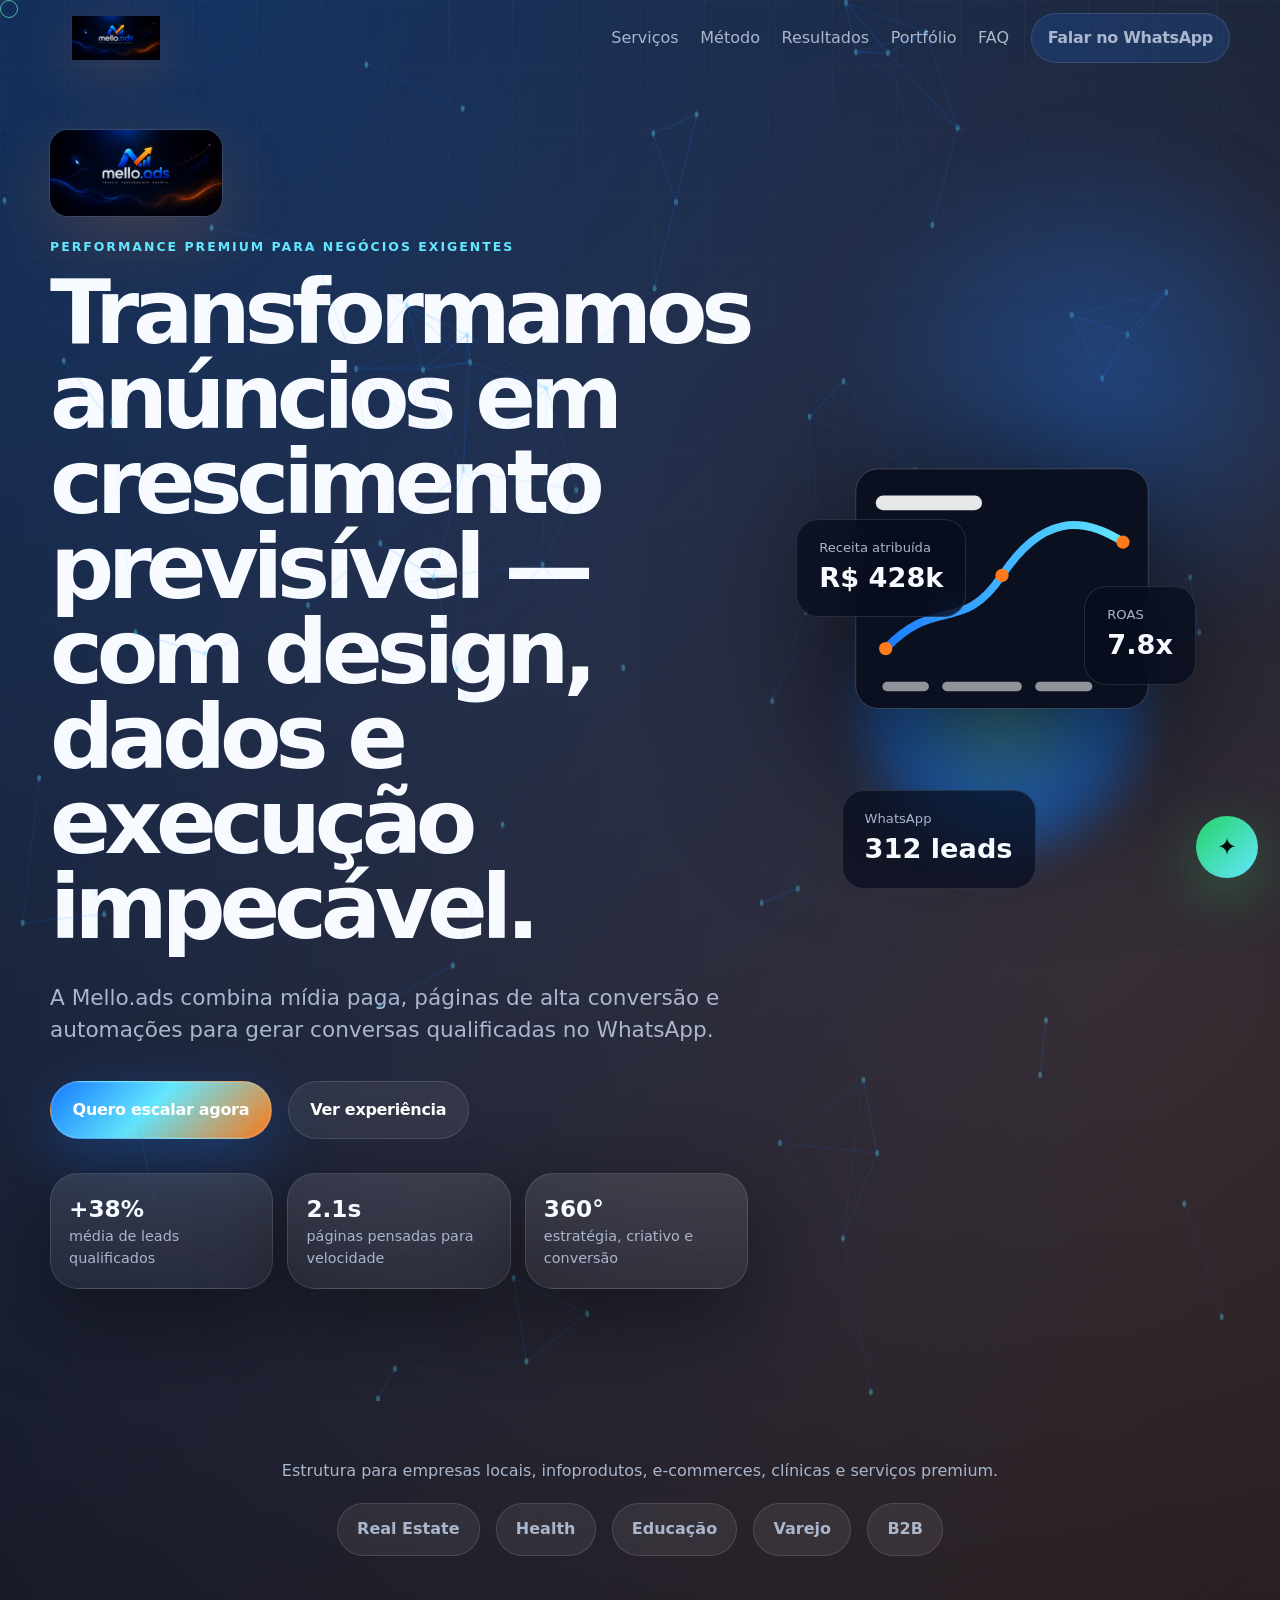
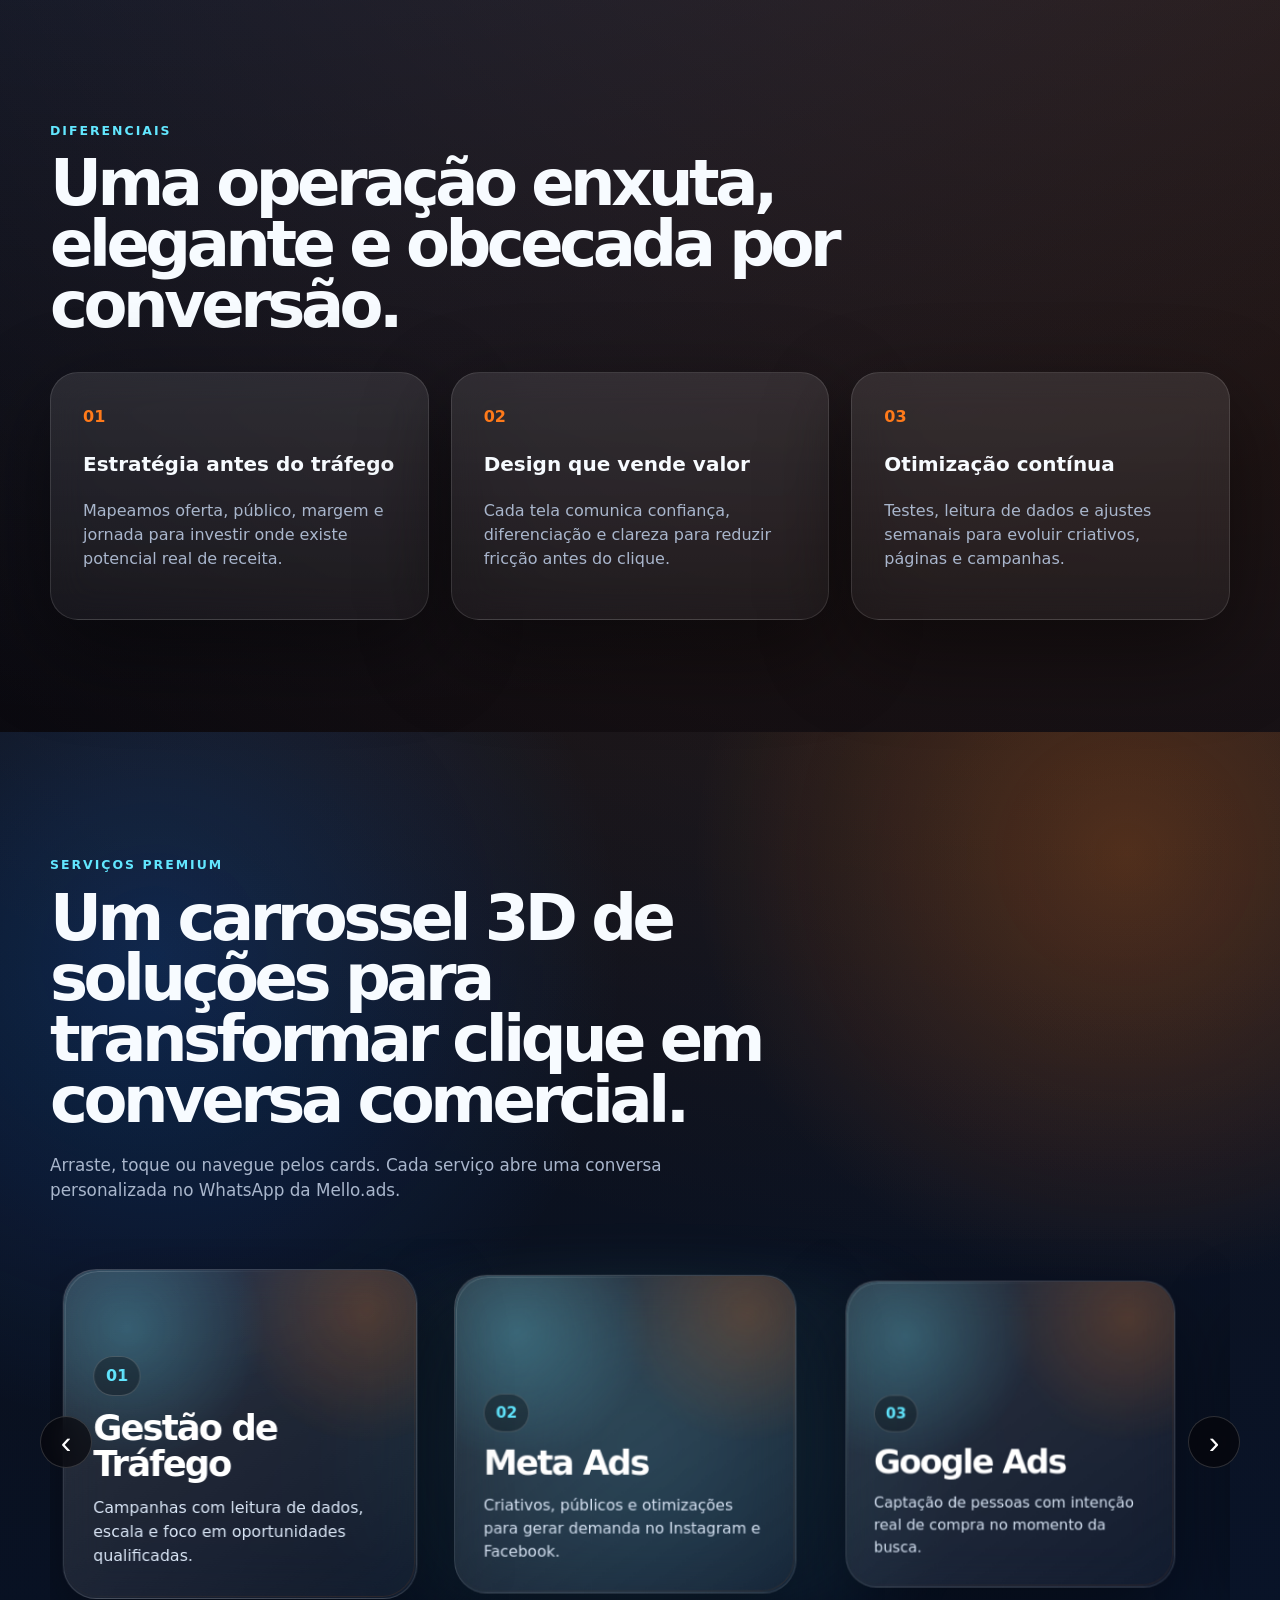
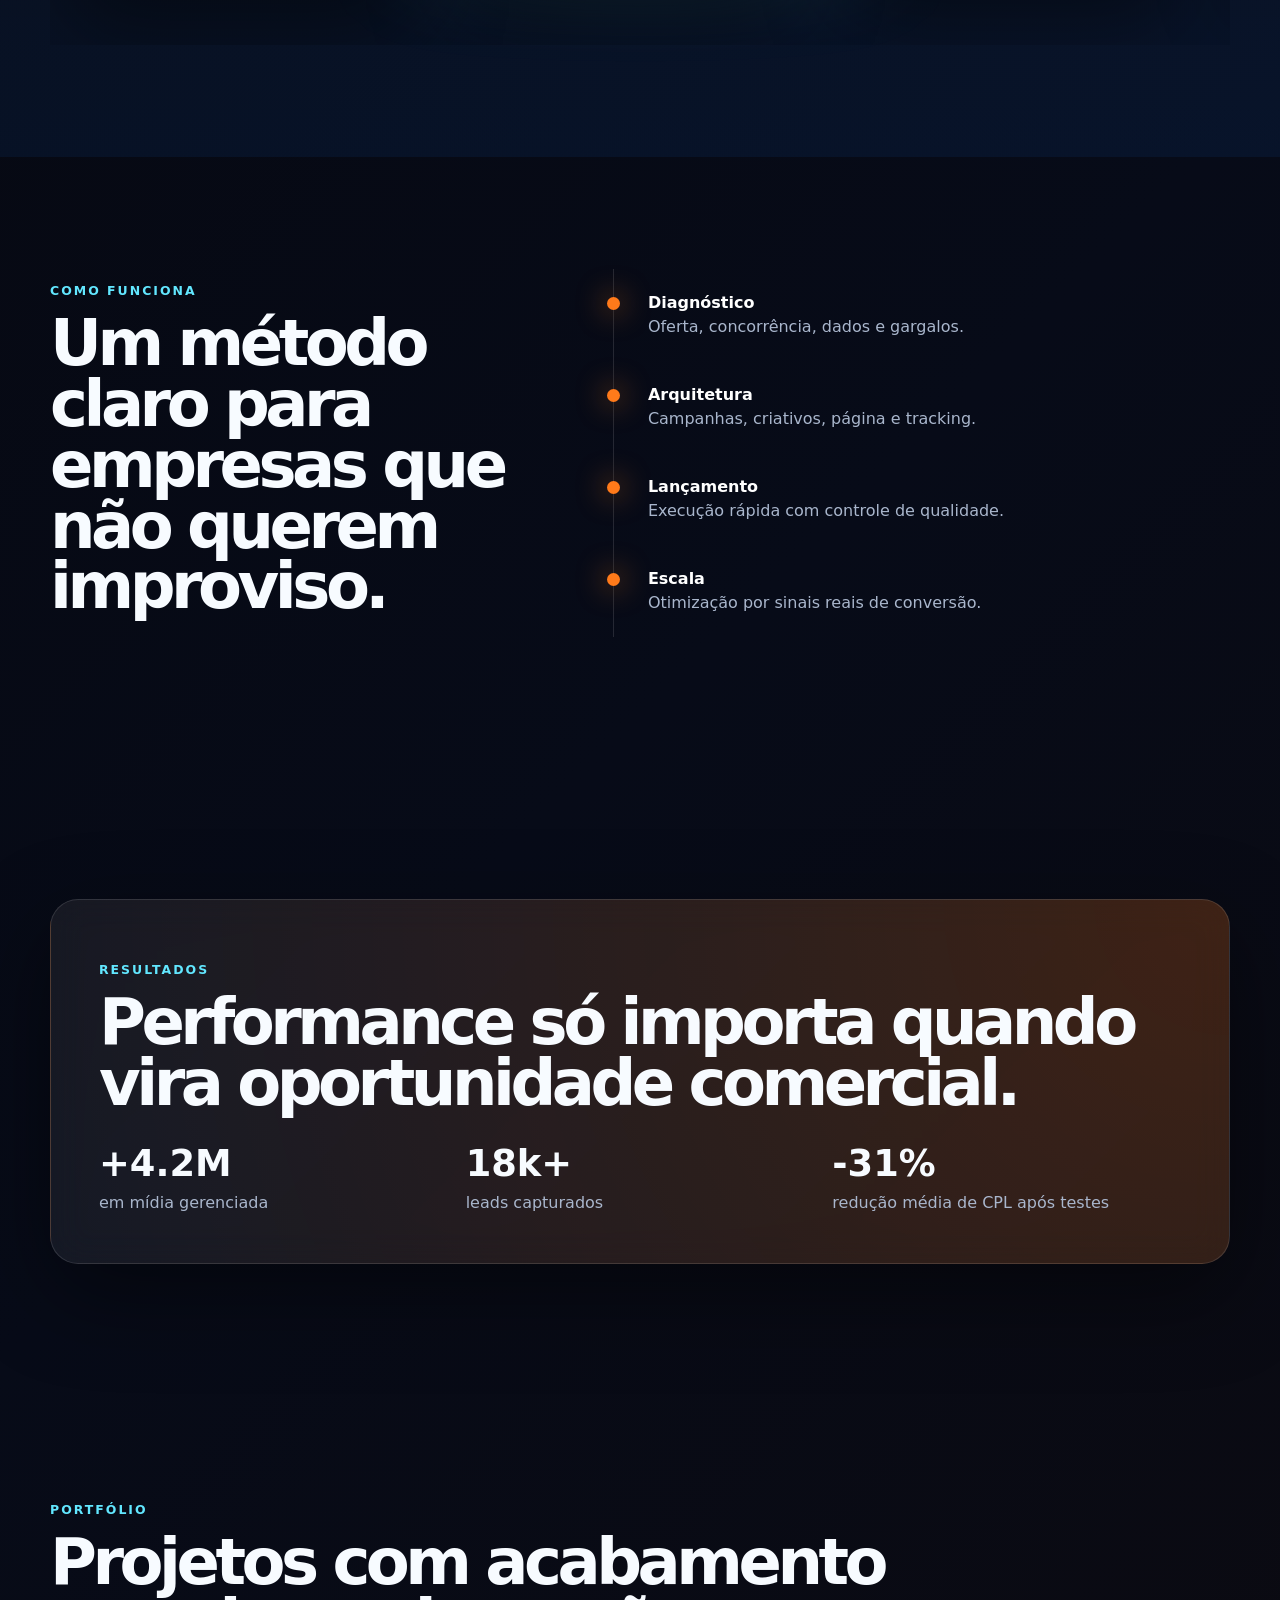
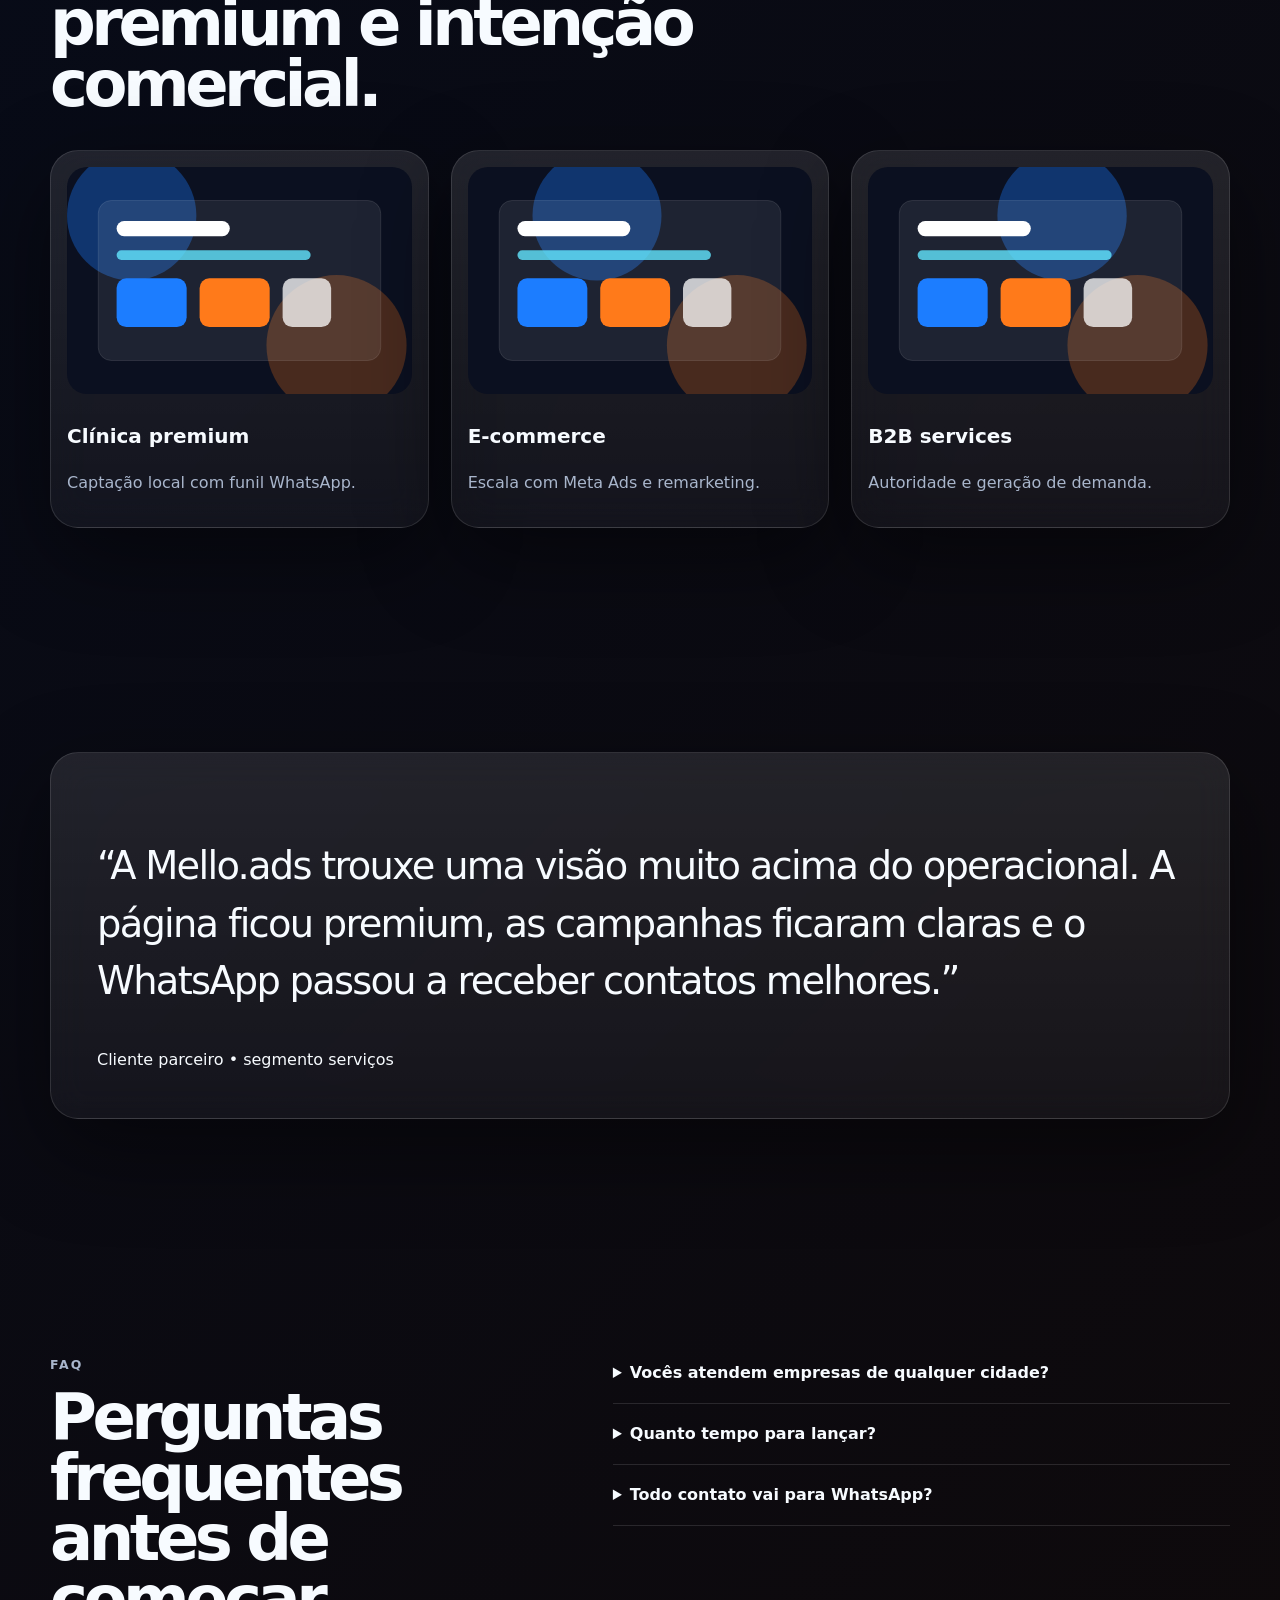
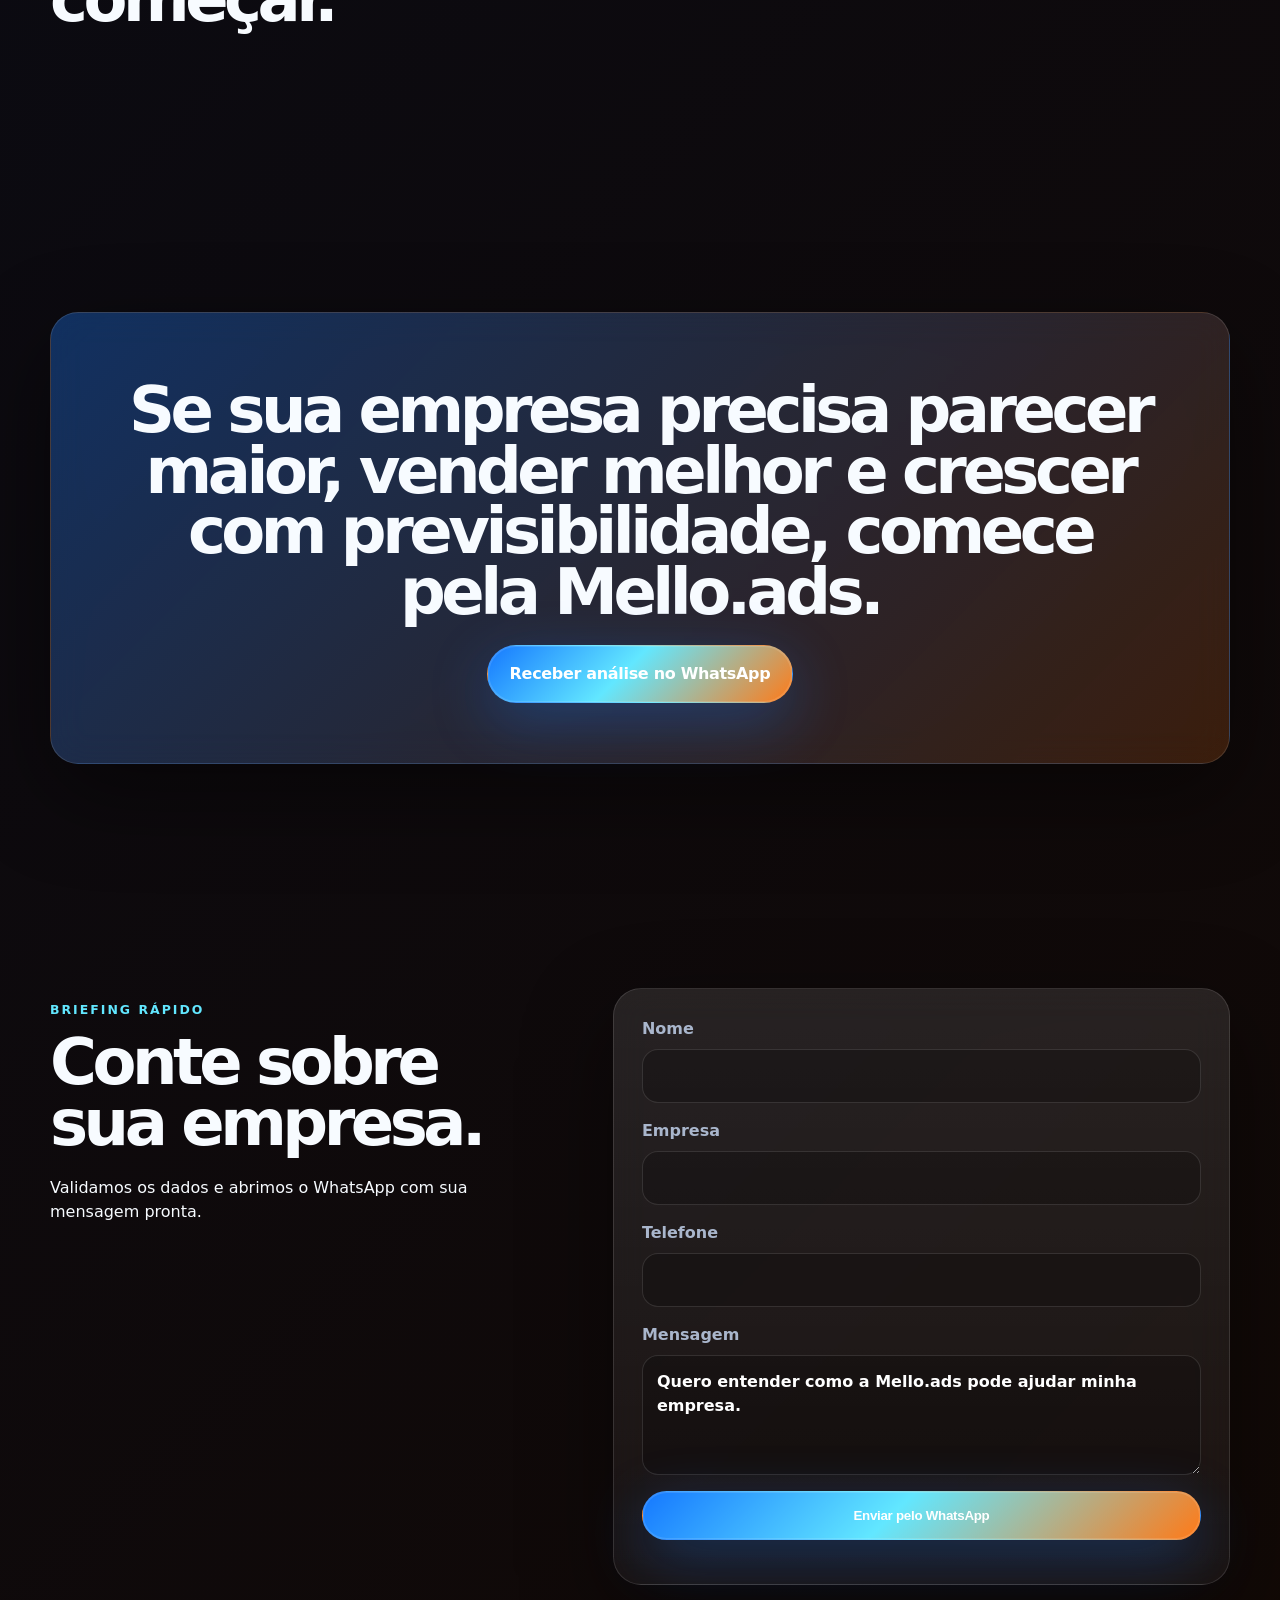
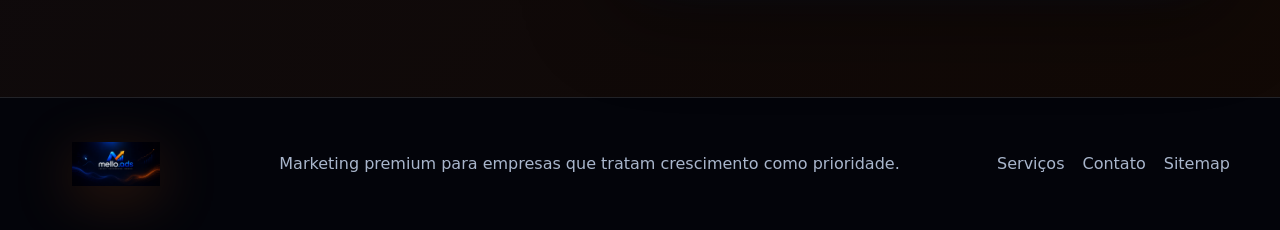
==== index.html @ 3a15c294 "Use official logo and add premium services carousel" ====
<!doctype html>
<html lang="pt-BR">
<head>
  <meta charset="utf-8">
  <meta name="viewport" content="width=device-width, initial-scale=1">
  <title>Mello.ads | Agência premium de tráfego, sites e crescimento</title>
  <meta name="description" content="Mello.ads cria campanhas de Meta Ads, Google Ads, landing pages e automações para empresas que querem crescer com sofisticação, dados e alta performance.">
  <meta name="robots" content="index, follow">
  <meta name="theme-color" content="#05070d">
  <link rel="canonical" href="https://melloads.com.br/">
  <link rel="manifest" href="/manifest.json">
  <link rel="icon" href="/logo-mello_ads-png.jpeg" type="image/jpeg">
  <link rel="apple-touch-icon" href="/logo-mello_ads-png.jpeg">
  <link rel="preload" href="/style.css" as="style">
  <meta property="og:type" content="website">
  <meta property="og:url" content="https://melloads.com.br/">
  <meta property="og:title" content="Mello.ads | Crescimento premium para empresas ambiciosas">
  <meta property="og:description" content="Estratégia, mídia paga, páginas e automações desenhadas para transformar tráfego em conversas qualificadas no WhatsApp.">
  <meta property="og:image" content="https://melloads.com.br/logo-mello_ads-png.jpeg">
  <meta name="twitter:card" content="summary_large_image">
  <meta name="twitter:title" content="Mello.ads | Agência premium de performance">
  <meta name="twitter:description" content="Marketing com tecnologia, design e execução orientada a receita.">
  <meta name="twitter:image" content="https://melloads.com.br/logo-mello_ads-png.jpeg">
  <link rel="stylesheet" href="/style.css">
  <script type="application/ld+json">
  {"@context":"https://schema.org","@type":"ProfessionalService","name":"Mello.ads","url":"https://melloads.com.br/","logo":"https://melloads.com.br/logo-mello_ads-png.jpeg","description":"Agência premium de tráfego pago, sites, landing pages, social media e automação.","areaServed":"BR","priceRange":"$$$","sameAs":["https://www.instagram.com/mello.ads"],"contactPoint":{"@type":"ContactPoint","contactType":"sales","telephone":"+55-71-98380-1169","availableLanguage":"Portuguese"},"serviceType":["Gestão de Tráfego","Meta Ads","Google Ads","Landing Pages","Sites Profissionais","Social Media","Branding","Consultoria","Automação"]}
  </script>
</head>
<body>
  <a class="skip-link" href="#conteudo">Pular para o conteúdo</a>
  <div class="cursor" aria-hidden="true"></div>
  <header class="site-header" data-header>
    <nav class="nav" aria-label="Navegação principal">
      <a class="brand brand-logo" href="#topo" aria-label="Mello.ads início"><img src="/logo-mello_ads-png.jpeg" width="132" height="44" alt="Logo oficial Mello.ads"><span>Mello</span><strong>.ads</strong></a>
      <button class="nav-toggle" aria-expanded="false" aria-controls="menu"><span></span><span></span></button>
      <div class="nav-menu" id="menu">
        <a href="#servicos">Serviços</a><a href="#metodo">Método</a><a href="#resultados">Resultados</a><a href="#portfolio">Portfólio</a><a href="#faq">FAQ</a>
        <a class="btn btn-small" data-whatsapp data-whatsapp-intent="nav" href="https://wa.me/5571983801169" target="_blank" rel="noopener">Falar no WhatsApp</a>
      </div>
    </nav>
  </header>
  <main id="conteudo">
    <section class="hero section" id="topo">
      <canvas id="network" aria-hidden="true"></canvas>
      <div class="hero-glow" aria-hidden="true"></div>
      <div class="container hero-grid">
        <div class="hero-copy reveal">
          <img class="hero-brand-mark" src="/logo-mello_ads-png.jpeg" width="172" height="58" alt="Mello.ads" fetchpriority="high">
          <p class="eyebrow">Performance premium para negócios exigentes</p>
          <h1>Transformamos anúncios em crescimento previsível — com design, dados e execução impecável.</h1>
          <p class="subhead">A Mello.ads combina mídia paga, páginas de alta conversão e automações para gerar conversas qualificadas no WhatsApp.</p>
          <div class="hero-actions"><a class="btn btn-primary" data-whatsapp data-whatsapp-intent="hero" href="https://wa.me/5571983801169" target="_blank" rel="noopener">Quero escalar agora</a><a class="btn btn-ghost" data-whatsapp data-whatsapp-intent="portfolio" href="https://wa.me/5571983801169" target="_blank" rel="noopener">Ver experiência</a></div>
          <dl class="hero-metrics"><div><dt>+38%</dt><dd>média de leads qualificados</dd></div><div><dt>2.1s</dt><dd>páginas pensadas para velocidade</dd></div><div><dt>360°</dt><dd>estratégia, criativo e conversão</dd></div></dl>
        </div>
        <div class="hero-visual reveal" aria-label="Dashboard 3D tecnológico da Mello.ads">
          <div class="orb"></div><div class="dashboard-card main-card"><span>Receita atribuída</span><strong>R$ 428k</strong><i></i></div>
          <div class="dashboard-card float-a"><span>ROAS</span><strong>7.8x</strong></div><div class="dashboard-card float-b"><span>WhatsApp</span><strong>312 leads</strong></div>
          <img src="/assets/images/hero-visual.svg" width="620" height="520" alt="Interface futurista com gráficos de crescimento" fetchpriority="high">
        </div>
      </div>
    </section>
    <section class="logos section compact"><div class="container"><p>Estrutura para empresas locais, infoprodutos, e-commerces, clínicas e serviços premium.</p><div class="logo-row" aria-label="Segmentos atendidos"><span>Real Estate</span><span>Health</span><span>Educação</span><span>Varejo</span><span>B2B</span></div></div></section>
    <section class="section" id="diferenciais"><div class="container"><div class="section-head reveal"><p class="eyebrow">Diferenciais</p><h2>Uma operação enxuta, elegante e obcecada por conversão.</h2></div><div class="cards three"> <article class="card reveal"><b>01</b><h3>Estratégia antes do tráfego</h3><p>Mapeamos oferta, público, margem e jornada para investir onde existe potencial real de receita.</p></article><article class="card reveal"><b>02</b><h3>Design que vende valor</h3><p>Cada tela comunica confiança, diferenciação e clareza para reduzir fricção antes do clique.</p></article><article class="card reveal"><b>03</b><h3>Otimização contínua</h3><p>Testes, leitura de dados e ajustes semanais para evoluir criativos, páginas e campanhas.</p></article></div></div></section>
    <section class="section dark services-premium" id="servicos"><div class="container"><div class="section-head reveal"><p class="eyebrow">Serviços premium</p><h2>Um carrossel 3D de soluções para transformar clique em conversa comercial.</h2><p class="section-note">Arraste, toque ou navegue pelos cards. Cada serviço abre uma conversa personalizada no WhatsApp da Mello.ads.</p></div><div class="service-carousel reveal" data-carousel aria-label="Carrossel 3D de serviços da Mello.ads"><button class="carousel-control prev" type="button" data-carousel-prev aria-label="Serviço anterior">‹</button><div class="carousel-viewport"><div class="carousel-track" data-carousel-track><a class="service-card" data-whatsapp data-whatsapp-intent="trafego" href="https://wa.me/5571983801169" target="_blank" rel="noopener"><span>01</span><h3>Gestão de Tráfego</h3><p>Campanhas com leitura de dados, escala e foco em oportunidades qualificadas.</p></a><a class="service-card" data-whatsapp data-whatsapp-intent="meta_ads" href="https://wa.me/5571983801169" target="_blank" rel="noopener"><span>02</span><h3>Meta Ads</h3><p>Criativos, públicos e otimizações para gerar demanda no Instagram e Facebook.</p></a><a class="service-card" data-whatsapp data-whatsapp-intent="google_ads" href="https://wa.me/5571983801169" target="_blank" rel="noopener"><span>03</span><h3>Google Ads</h3><p>Captação de pessoas com intenção real de compra no momento da busca.</p></a><a class="service-card" data-whatsapp data-whatsapp-intent="landing_pages" href="https://wa.me/5571983801169" target="_blank" rel="noopener"><span>04</span><h3>Landing Pages</h3><p>Páginas premium, rápidas e persuasivas para aumentar conversões no WhatsApp.</p></a><a class="service-card" data-whatsapp data-whatsapp-intent="sites" href="https://wa.me/5571983801169" target="_blank" rel="noopener"><span>05</span><h3>Sites Profissionais</h3><p>Presença digital sofisticada, responsiva e preparada para posicionamento de marca.</p></a><a class="service-card" data-whatsapp data-whatsapp-intent="social_media" href="https://wa.me/5571983801169" target="_blank" rel="noopener"><span>06</span><h3>Social Media</h3><p>Conteúdo estratégico para elevar percepção de valor e consistência comercial.</p></a><a class="service-card" data-whatsapp data-whatsapp-intent="branding" href="https://wa.me/5571983801169" target="_blank" rel="noopener"><span>07</span><h3>Branding</h3><p>Identidade visual e narrativa para marcas que precisam parecer mais premium.</p></a><a class="service-card" data-whatsapp data-whatsapp-intent="automacao" href="https://wa.me/5571983801169" target="_blank" rel="noopener"><span>08</span><h3>Automação</h3><p>Fluxos inteligentes para atendimento, nutrição e velocidade na resposta comercial.</p></a></div></div><button class="carousel-control next" type="button" data-carousel-next aria-label="Próximo serviço">›</button></div></div></section>
    <section class="section" id="metodo"><div class="container split"><div class="section-head reveal"><p class="eyebrow">Como funciona</p><h2>Um método claro para empresas que não querem improviso.</h2></div><ol class="timeline reveal"><li><span>Diagnóstico</span>Oferta, concorrência, dados e gargalos.</li><li><span>Arquitetura</span>Campanhas, criativos, página e tracking.</li><li><span>Lançamento</span>Execução rápida com controle de qualidade.</li><li><span>Escala</span>Otimização por sinais reais de conversão.</li></ol></div></section>
    <section class="section results" id="resultados"><div class="container"><div class="result-panel reveal"><p class="eyebrow">Resultados</p><h2>Performance só importa quando vira oportunidade comercial.</h2><div class="stats"><div><strong>+4.2M</strong><span>em mídia gerenciada</span></div><div><strong>18k+</strong><span>leads capturados</span></div><div><strong>-31%</strong><span>redução média de CPL após testes</span></div></div></div></div></section>
    <section class="section" id="portfolio"><div class="container"><div class="section-head reveal"><p class="eyebrow">Portfólio</p><h2>Projetos com acabamento premium e intenção comercial.</h2></div><div class="portfolio-grid"><article class="work reveal"><img loading="lazy" src="/assets/images/work-1.svg" alt="Landing page premium para clínica"><h3>Clínica premium</h3><p>Captação local com funil WhatsApp.</p></article><article class="work reveal"><img loading="lazy" src="/assets/images/work-2.svg" alt="Dashboard de campanhas para ecommerce"><h3>E-commerce</h3><p>Escala com Meta Ads e remarketing.</p></article><article class="work reveal"><img loading="lazy" src="/assets/images/work-3.svg" alt="Site institucional para empresa B2B"><h3>B2B services</h3><p>Autoridade e geração de demanda.</p></article></div></div></section>
    <section class="section testimonials"><div class="container"><div class="quote reveal"><p>“A Mello.ads trouxe uma visão muito acima do operacional. A página ficou premium, as campanhas ficaram claras e o WhatsApp passou a receber contatos melhores.”</p><span>Cliente parceiro • segmento serviços</span></div></div></section>
    <section class="section faq" id="faq"><div class="container split"><div class="section-head reveal"><p class="eyebrow">FAQ</p><h2>Perguntas frequentes antes de começar.</h2></div><div class="faq-list reveal"><details><summary>Vocês atendem empresas de qualquer cidade?</summary><p>Sim. A operação é digital e preparada para negócios locais, regionais ou nacionais.</p></details><details><summary>Quanto tempo para lançar?</summary><p>Após o diagnóstico, a primeira estrutura pode ir ao ar em poucos dias, dependendo do escopo.</p></details><details><summary>Todo contato vai para WhatsApp?</summary><p>Sim. CTAs, formulário e automações direcionam o visitante para iniciar conversa comercial.</p></details></div></div></section>
    <section class="section final-cta"><div class="container cta-box reveal"><h2>Se sua empresa precisa parecer maior, vender melhor e crescer com previsibilidade, comece pela Mello.ads.</h2><a class="btn btn-primary" data-whatsapp data-whatsapp-intent="cta_final" href="https://wa.me/5571983801169" target="_blank" rel="noopener">Receber análise no WhatsApp</a></div></section>
    <section class="section contact" id="contato"><div class="container split"><div><p class="eyebrow">Briefing rápido</p><h2>Conte sobre sua empresa.</h2><p>Validamos os dados e abrimos o WhatsApp com sua mensagem pronta.</p></div><form class="lead-form" novalidate><label>Nome<input name="nome" autocomplete="name" required minlength="2"></label><label>Empresa<input name="empresa" autocomplete="organization" required minlength="2"></label><label>Telefone<input name="telefone" autocomplete="tel" required pattern="[0-9() +.-]{10,}"></label><label>Mensagem<textarea name="mensagem" required minlength="12">Quero entender como a Mello.ads pode ajudar minha empresa.</textarea></label><button class="btn btn-primary" type="submit">Enviar pelo WhatsApp</button><p class="form-feedback" role="status"></p></form></div></section>
  </main>
  <a class="whatsapp-float" data-whatsapp data-whatsapp-intent="float" data-tooltip="Fale com um especialista" href="https://wa.me/5571983801169" target="_blank" rel="noopener" aria-label="Chamar Mello.ads no WhatsApp">✦</a>
  <footer class="footer"><div class="container footer-grid"><a class="brand brand-logo" href="#topo" aria-label="Mello.ads início"><img src="/logo-mello_ads-png.jpeg" width="132" height="44" alt="Logo oficial Mello.ads"><span>Mello</span><strong>.ads</strong></a><p>Marketing premium para empresas que tratam crescimento como prioridade.</p><nav aria-label="Links do rodapé"><a href="#servicos">Serviços</a><a href="#contato">Contato</a><a href="/sitemap.xml">Sitemap</a></nav></div></footer>
  <script src="/script.js" defer></script>
</body>
</html>
---- style.css ----
:root{--bg:#05070d;--panel:#0b1020;--text:#f7fbff;--muted:#a9b6cc;--blue:#1c7dff;--cyan:#62e7ff;--orange:#ff7a1a;--line:rgba(255,255,255,.12);--glass:rgba(255,255,255,.07);--shadow:0 30px 90px rgba(0,0,0,.45)}*{box-sizing:border-box}html{scroll-behavior:smooth}body{margin:0;font-family:Inter,ui-sans-serif,system-ui,-apple-system,Segoe UI,Roboto,Arial,sans-serif;background:radial-gradient(circle at 20% 0,#102b65 0,#05070d 34%,#03040a 100%);color:var(--text);line-height:1.5;overflow-x:hidden}body::before{content:"";position:fixed;inset:0;background:linear-gradient(rgba(255,255,255,.025) 1px,transparent 1px),linear-gradient(90deg,rgba(255,255,255,.025) 1px,transparent 1px);background-size:64px 64px;mask-image:linear-gradient(to bottom,#000,transparent 78%);pointer-events:none}.skip-link{position:absolute;left:-999px}.skip-link:focus{left:1rem;top:1rem;z-index:20}.container{width:min(1180px,calc(100% - 40px));margin:auto}.section{padding:112px 0;position:relative}.compact{padding:42px 0}.site-header{position:fixed;top:0;width:100%;z-index:10;transition:.35s}.site-header.scrolled{background:rgba(5,7,13,.74);backdrop-filter:blur(18px);border-bottom:1px solid var(--line)}.nav{width:min(1180px,calc(100% - 32px));height:76px;margin:auto;display:flex;align-items:center;justify-content:space-between}.brand{font-size:1.35rem;text-decoration:none;color:var(--text);letter-spacing:-.04em}.brand span{font-weight:800}.brand strong{color:var(--orange)}.nav-menu{display:flex;gap:1.35rem;align-items:center}.nav a,.footer a{color:var(--muted);text-decoration:none}.nav a:hover,.footer a:hover{color:#fff}.nav-toggle{display:none;background:none;border:0}.nav-toggle span{display:block;width:24px;height:2px;margin:5px;background:#fff}.btn{display:inline-flex;align-items:center;justify-content:center;border:1px solid var(--line);border-radius:999px;padding:1rem 1.35rem;color:#fff;text-decoration:none;font-weight:800;letter-spacing:-.02em;transition:transform .25s,box-shadow .25s,background .25s}.btn:hover{transform:translateY(-3px)}.btn:active{transform:scale(.98)}.btn-primary{background:linear-gradient(135deg,var(--blue),var(--cyan) 48%,var(--orange));box-shadow:0 18px 60px rgba(28,125,255,.33)}.btn-ghost{background:var(--glass);backdrop-filter:blur(16px)}.btn-small{padding:.72rem 1rem;background:rgba(28,125,255,.16)}.hero{min-height:100vh;display:grid;align-items:center;padding-top:130px;overflow:hidden}#network{position:absolute;inset:0;width:100%;height:100%;opacity:.48}.hero-glow{position:absolute;width:48vw;height:48vw;right:-10vw;top:10vh;background:radial-gradient(circle,var(--blue),transparent 62%);filter:blur(32px);opacity:.36}.hero-grid{display:grid;grid-template-columns:1.05fr .95fr;gap:48px;align-items:center}.eyebrow{text-transform:uppercase;color:var(--cyan);font-size:.78rem;font-weight:900;letter-spacing:.16em}.h1,h1,h2{letter-spacing:-.07em;line-height:.95;margin:.1em 0 .35em}h1{font-size:clamp(3.15rem,7vw,6.8rem)}h2{font-size:clamp(2.35rem,5vw,4.5rem)}h3{font-size:1.25rem}.subhead{font-size:clamp(1.1rem,2vw,1.35rem);color:var(--muted);max-width:690px}.hero-actions{display:flex;gap:1rem;flex-wrap:wrap;margin:34px 0}.hero-metrics{display:grid;grid-template-columns:repeat(3,1fr);gap:14px;margin:0}.hero-metrics div,.card,.work,.lead-form,.quote,.cta-box,.result-panel{background:linear-gradient(180deg,rgba(255,255,255,.1),rgba(255,255,255,.045));border:1px solid var(--line);border-radius:28px;box-shadow:var(--shadow);backdrop-filter:blur(18px)}.hero-metrics div{padding:18px}.hero-metrics dt{font-size:1.45rem;font-weight:900}.hero-metrics dd{margin:0;color:var(--muted);font-size:.9rem}.hero-visual{min-height:560px;position:relative;perspective:900px}.hero-visual img{width:100%;height:auto;filter:drop-shadow(0 40px 90px #000);animation:float 6s ease-in-out infinite}.orb{position:absolute;inset:16% 12%;background:radial-gradient(circle,#63e7ff,#1c7dff 42%,transparent 65%);filter:blur(20px);opacity:.72}.dashboard-card{position:absolute;z-index:2;padding:18px 22px;border:1px solid var(--line);border-radius:22px;background:rgba(8,13,30,.72);backdrop-filter:blur(16px)}.dashboard-card span{display:block;color:var(--muted);font-size:.82rem}.dashboard-card strong{font-size:1.7rem}.main-card{left:0;top:16%}.float-a{right:3%;top:28%;animation:float 5s infinite}.float-b{left:11%;bottom:18%;animation:float 7s infinite reverse}.logos{text-align:center;color:var(--muted)}.logo-row{display:flex;gap:1rem;justify-content:center;flex-wrap:wrap;margin-top:20px}.logo-row span,.service-grid a{border:1px solid var(--line);border-radius:999px;padding:.85rem 1.2rem;background:var(--glass);font-weight:800}.section-head{max-width:840px;margin-bottom:36px}.cards.three{display:grid;grid-template-columns:repeat(3,1fr);gap:22px}.card{padding:32px}.card b{color:var(--orange)}.card p,.work p,.faq p,.footer p{color:var(--muted)}.dark{background:linear-gradient(180deg,rgba(255,255,255,.03),rgba(28,125,255,.08))}.service-grid{display:grid;grid-template-columns:repeat(3,1fr);gap:16px}.service-grid a{border-radius:24px;min-height:96px;display:flex;align-items:center;color:#fff;text-decoration:none;transition:transform .25s,box-shadow .25s,background .25s}.service-grid a:hover{transform:translateY(-4px);box-shadow:0 20px 55px rgba(28,125,255,.22);background:rgba(28,125,255,.18)}.split{display:grid;grid-template-columns:.9fr 1.1fr;gap:58px;align-items:start}.timeline{margin:0;padding:0;list-style:none}.timeline li{padding:22px 0 22px 34px;border-left:1px solid var(--line);color:var(--muted);position:relative}.timeline li::before{content:"";position:absolute;left:-7px;top:28px;width:13px;height:13px;border-radius:50%;background:var(--orange);box-shadow:0 0 30px var(--orange)}.timeline span{display:block;color:#fff;font-weight:900}.result-panel{padding:48px;background:radial-gradient(circle at top right,rgba(255,122,26,.22),rgba(255,255,255,.06))}.stats{display:grid;grid-template-columns:repeat(3,1fr);gap:18px}.stats strong{display:block;font-size:2.3rem}.stats span{color:var(--muted)}.portfolio-grid{display:grid;grid-template-columns:repeat(3,1fr);gap:22px}.work{padding:16px}.work img{width:100%;border-radius:20px}.quote{padding:46px}.quote p{font-size:clamp(1.5rem,3vw,2.5rem);letter-spacing:-.045em}.faq-list details{border-bottom:1px solid var(--line);padding:18px 0}.faq-list summary{cursor:pointer;font-weight:900}.cta-box{text-align:center;padding:60px;background:linear-gradient(135deg,rgba(28,125,255,.34),rgba(255,122,26,.18))}.lead-form{padding:28px;display:grid;gap:16px}.lead-form label{display:grid;gap:8px;color:var(--muted);font-weight:800}.lead-form input,.lead-form textarea{width:100%;border:1px solid var(--line);border-radius:16px;background:rgba(0,0,0,.22);color:#fff;padding:14px;font:inherit}.lead-form textarea{min-height:120px}.lead-form input:focus,.lead-form textarea:focus{outline:2px solid var(--cyan)}.form-feedback{margin:0;color:var(--cyan)}.whatsapp-float{position:fixed;right:22px;bottom:22px;width:62px;height:62px;border-radius:50%;display:grid;place-items:center;background:linear-gradient(135deg,#25d366,var(--cyan));color:#00120a;text-decoration:none;font-size:1.5rem;font-weight:900;box-shadow:0 18px 60px rgba(37,211,102,.35);z-index:9;animation:whatsappPulse 2.8s ease-in-out infinite}.whatsapp-float::before{content:attr(data-tooltip);position:absolute;right:74px;white-space:nowrap;border:1px solid var(--line);border-radius:999px;padding:.65rem .9rem;background:rgba(5,7,13,.88);color:#fff;font-size:.82rem;opacity:0;transform:translateX(8px);transition:.25s;pointer-events:none}.whatsapp-float:hover::before,.whatsapp-float:focus-visible::before{opacity:1;transform:none}.footer{border-top:1px solid var(--line);padding:38px 0;background:#03040a}.footer-grid{display:flex;align-items:center;justify-content:space-between;gap:22px}.footer nav{display:flex;gap:18px}.reveal{opacity:0;transform:translateY(24px);transition:opacity .7s,transform .7s}.reveal.visible{opacity:1;transform:none}.cursor{position:fixed;width:18px;height:18px;border:1px solid var(--cyan);border-radius:50%;pointer-events:none;z-index:30;mix-blend-mode:difference;display:none}@keyframes float{50%{transform:translateY(-18px) rotateX(3deg) rotateY(-4deg)}}@keyframes whatsappPulse{0%,100%{box-shadow:0 18px 60px rgba(37,211,102,.35)}50%{box-shadow:0 18px 60px rgba(37,211,102,.55),0 0 0 10px rgba(37,211,102,.08)}}@media (pointer:fine){.cursor{display:block}}@media (max-width:900px){.nav-toggle{display:block}.nav-menu{position:fixed;inset:76px 16px auto 16px;display:none;flex-direction:column;padding:24px;border:1px solid var(--line);border-radius:24px;background:rgba(5,7,13,.94)}.nav-menu.open{display:flex}.hero-grid,.split{grid-template-columns:1fr}.hero-visual{min-height:430px}.cards.three,.service-grid,.stats,.portfolio-grid{grid-template-columns:1fr}.hero-metrics{grid-template-columns:1fr}.section{padding:78px 0}.footer-grid{align-items:flex-start;flex-direction:column}}@media (prefers-reduced-motion:reduce){*,*::before,*::after{animation:none!important;transition:none!important;scroll-behavior:auto!important}}

/* Official Mello.ads identity + premium 3D services carousel */
:root{
  --brand-ink:#050407;
  --brand-blue:#1578ff;
  --brand-orange:#ff7a18;
  --brand-cream:#fff7ef;
}
.brand-logo{display:inline-flex;align-items:center;gap:.7rem}
.brand-logo img{width:132px;height:44px;object-fit:contain;border-radius:14px;filter:drop-shadow(0 12px 28px rgba(255,122,24,.18))}
.brand-logo span,.brand-logo strong{display:none}
.hero-brand-mark{display:block;width:min(172px,48vw);height:auto;margin-bottom:1.4rem;border-radius:18px;box-shadow:0 24px 70px rgba(255,122,24,.18),0 0 0 1px rgba(255,255,255,.1)}
body{background:radial-gradient(circle at 15% 0,rgba(21,120,255,.36),transparent 28%),radial-gradient(circle at 88% 12%,rgba(255,122,24,.22),transparent 26%),linear-gradient(135deg,#050407 0%,#070b18 48%,#120905 100%)}
.btn-primary{background:linear-gradient(135deg,var(--brand-blue),#62e7ff 45%,var(--brand-orange));box-shadow:0 18px 60px rgba(21,120,255,.32),0 0 0 1px rgba(255,255,255,.12) inset}
.services-premium{overflow:hidden;background:radial-gradient(circle at 12% 22%,rgba(21,120,255,.22),transparent 34%),radial-gradient(circle at 88% 12%,rgba(255,122,24,.24),transparent 30%),linear-gradient(180deg,rgba(255,255,255,.035),rgba(21,120,255,.08))}
.section-note{max-width:720px;color:var(--muted);font-size:1.05rem}
.service-carousel{position:relative;margin-top:28px;perspective:1200px;isolation:isolate}
.service-carousel::before{content:"";position:absolute;inset:9% 5%;background:radial-gradient(circle,rgba(98,231,255,.18),transparent 58%);filter:blur(28px);z-index:-1}
.carousel-viewport{overflow:hidden;padding:30px 10px 46px;cursor:grab;touch-action:pan-y;user-select:none}
.carousel-viewport.dragging{cursor:grabbing}
.carousel-track{display:flex;gap:22px;transform-style:preserve-3d;transition:transform .55s cubic-bezier(.22,1,.36,1);will-change:transform}
.service-card{flex:0 0 min(360px,82vw);min-height:330px;position:relative;display:flex;flex-direction:column;justify-content:flex-end;gap:14px;padding:30px;border:1px solid rgba(255,255,255,.14);border-radius:34px;color:#fff;text-decoration:none;background:linear-gradient(145deg,rgba(255,255,255,.14),rgba(255,255,255,.045));box-shadow:0 34px 90px rgba(0,0,0,.42);backdrop-filter:blur(22px);transform:rotateY(-10deg) translateZ(0);transition:transform .35s,box-shadow .35s,border-color .35s,background .35s}
.service-card::before{content:"";position:absolute;inset:0;border-radius:inherit;background:radial-gradient(circle at 18% 18%,rgba(98,231,255,.30),transparent 35%),radial-gradient(circle at 86% 12%,rgba(255,122,24,.25),transparent 32%);opacity:.82;pointer-events:none}
.service-card::after{content:"";position:absolute;inset:1px;border-radius:inherit;background:linear-gradient(135deg,rgba(255,255,255,.18),transparent 34%,rgba(255,122,24,.12));mask:linear-gradient(#000,#000) content-box,linear-gradient(#000,#000);mask-composite:exclude;padding:1px;pointer-events:none}
.service-card:hover,.service-card:focus-visible{transform:rotateY(0) translateY(-12px) scale(1.015);box-shadow:0 42px 110px rgba(21,120,255,.24),0 20px 80px rgba(255,122,24,.16);border-color:rgba(255,255,255,.28);outline:none}
.service-card span,.service-card h3,.service-card p{position:relative;z-index:1}
.service-card span{width:max-content;border:1px solid rgba(255,255,255,.18);border-radius:999px;padding:.45rem .75rem;color:var(--cyan);font-weight:900;background:rgba(5,4,7,.34)}
.service-card h3{margin:0;font-size:clamp(1.65rem,3vw,2.25rem);letter-spacing:-.055em;line-height:1}
.service-card p{margin:0;color:#d9e5f5;max-width:29ch}
.carousel-control{position:absolute;top:50%;transform:translateY(-50%);z-index:2;width:52px;height:52px;border:1px solid rgba(255,255,255,.16);border-radius:50%;display:grid;place-items:center;background:rgba(5,4,7,.62);color:#fff;font-size:2rem;backdrop-filter:blur(14px);cursor:pointer;transition:.25s}
.carousel-control:hover,.carousel-control:focus-visible{background:linear-gradient(135deg,rgba(21,120,255,.72),rgba(255,122,24,.72));transform:translateY(-50%) scale(1.06);outline:none}
.carousel-control.prev{left:-10px}.carousel-control.next{right:-10px}
@media (max-width:760px){.brand-logo img{width:112px;height:38px}.hero-brand-mark{width:146px}.carousel-control{display:none}.carousel-viewport{padding-inline:0}.service-card{flex-basis:84vw;min-height:300px;padding:24px}}
---- style.css ----
:root{--bg:#05070d;--panel:#0b1020;--text:#f7fbff;--muted:#a9b6cc;--blue:#1c7dff;--cyan:#62e7ff;--orange:#ff7a1a;--line:rgba(255,255,255,.12);--glass:rgba(255,255,255,.07);--shadow:0 30px 90px rgba(0,0,0,.45)}*{box-sizing:border-box}html{scroll-behavior:smooth}body{margin:0;font-family:Inter,ui-sans-serif,system-ui,-apple-system,Segoe UI,Roboto,Arial,sans-serif;background:radial-gradient(circle at 20% 0,#102b65 0,#05070d 34%,#03040a 100%);color:var(--text);line-height:1.5;overflow-x:hidden}body::before{content:"";position:fixed;inset:0;background:linear-gradient(rgba(255,255,255,.025) 1px,transparent 1px),linear-gradient(90deg,rgba(255,255,255,.025) 1px,transparent 1px);background-size:64px 64px;mask-image:linear-gradient(to bottom,#000,transparent 78%);pointer-events:none}.skip-link{position:absolute;left:-999px}.skip-link:focus{left:1rem;top:1rem;z-index:20}.container{width:min(1180px,calc(100% - 40px));margin:auto}.section{padding:112px 0;position:relative}.compact{padding:42px 0}.site-header{position:fixed;top:0;width:100%;z-index:10;transition:.35s}.site-header.scrolled{background:rgba(5,7,13,.74);backdrop-filter:blur(18px);border-bottom:1px solid var(--line)}.nav{width:min(1180px,calc(100% - 32px));height:76px;margin:auto;display:flex;align-items:center;justify-content:space-between}.brand{font-size:1.35rem;text-decoration:none;color:var(--text);letter-spacing:-.04em}.brand span{font-weight:800}.brand strong{color:var(--orange)}.nav-menu{display:flex;gap:1.35rem;align-items:center}.nav a,.footer a{color:var(--muted);text-decoration:none}.nav a:hover,.footer a:hover{color:#fff}.nav-toggle{display:none;background:none;border:0}.nav-toggle span{display:block;width:24px;height:2px;margin:5px;background:#fff}.btn{display:inline-flex;align-items:center;justify-content:center;border:1px solid var(--line);border-radius:999px;padding:1rem 1.35rem;color:#fff;text-decoration:none;font-weight:800;letter-spacing:-.02em;transition:transform .25s,box-shadow .25s,background .25s}.btn:hover{transform:translateY(-3px)}.btn:active{transform:scale(.98)}.btn-primary{background:linear-gradient(135deg,var(--blue),var(--cyan) 48%,var(--orange));box-shadow:0 18px 60px rgba(28,125,255,.33)}.btn-ghost{background:var(--glass);backdrop-filter:blur(16px)}.btn-small{padding:.72rem 1rem;background:rgba(28,125,255,.16)}.hero{min-height:100vh;display:grid;align-items:center;padding-top:130px;overflow:hidden}#network{position:absolute;inset:0;width:100%;height:100%;opacity:.48}.hero-glow{position:absolute;width:48vw;height:48vw;right:-10vw;top:10vh;background:radial-gradient(circle,var(--blue),transparent 62%);filter:blur(32px);opacity:.36}.hero-grid{display:grid;grid-template-columns:1.05fr .95fr;gap:48px;align-items:center}.eyebrow{text-transform:uppercase;color:var(--cyan);font-size:.78rem;font-weight:900;letter-spacing:.16em}.h1,h1,h2{letter-spacing:-.07em;line-height:.95;margin:.1em 0 .35em}h1{font-size:clamp(3.15rem,7vw,6.8rem)}h2{font-size:clamp(2.35rem,5vw,4.5rem)}h3{font-size:1.25rem}.subhead{font-size:clamp(1.1rem,2vw,1.35rem);color:var(--muted);max-width:690px}.hero-actions{display:flex;gap:1rem;flex-wrap:wrap;margin:34px 0}.hero-metrics{display:grid;grid-template-columns:repeat(3,1fr);gap:14px;margin:0}.hero-metrics div,.card,.work,.lead-form,.quote,.cta-box,.result-panel{background:linear-gradient(180deg,rgba(255,255,255,.1),rgba(255,255,255,.045));border:1px solid var(--line);border-radius:28px;box-shadow:var(--shadow);backdrop-filter:blur(18px)}.hero-metrics div{padding:18px}.hero-metrics dt{font-size:1.45rem;font-weight:900}.hero-metrics dd{margin:0;color:var(--muted);font-size:.9rem}.hero-visual{min-height:560px;position:relative;perspective:900px}.hero-visual img{width:100%;height:auto;filter:drop-shadow(0 40px 90px #000);animation:float 6s ease-in-out infinite}.orb{position:absolute;inset:16% 12%;background:radial-gradient(circle,#63e7ff,#1c7dff 42%,transparent 65%);filter:blur(20px);opacity:.72}.dashboard-card{position:absolute;z-index:2;padding:18px 22px;border:1px solid var(--line);border-radius:22px;background:rgba(8,13,30,.72);backdrop-filter:blur(16px)}.dashboard-card span{display:block;color:var(--muted);font-size:.82rem}.dashboard-card strong{font-size:1.7rem}.main-card{left:0;top:16%}.float-a{right:3%;top:28%;animation:float 5s infinite}.float-b{left:11%;bottom:18%;animation:float 7s infinite reverse}.logos{text-align:center;color:var(--muted)}.logo-row{display:flex;gap:1rem;justify-content:center;flex-wrap:wrap;margin-top:20px}.logo-row span,.service-grid a{border:1px solid var(--line);border-radius:999px;padding:.85rem 1.2rem;background:var(--glass);font-weight:800}.section-head{max-width:840px;margin-bottom:36px}.cards.three{display:grid;grid-template-columns:repeat(3,1fr);gap:22px}.card{padding:32px}.card b{color:var(--orange)}.card p,.work p,.faq p,.footer p{color:var(--muted)}.dark{background:linear-gradient(180deg,rgba(255,255,255,.03),rgba(28,125,255,.08))}.service-grid{display:grid;grid-template-columns:repeat(3,1fr);gap:16px}.service-grid a{border-radius:24px;min-height:96px;display:flex;align-items:center;color:#fff;text-decoration:none;transition:transform .25s,box-shadow .25s,background .25s}.service-grid a:hover{transform:translateY(-4px);box-shadow:0 20px 55px rgba(28,125,255,.22);background:rgba(28,125,255,.18)}.split{display:grid;grid-template-columns:.9fr 1.1fr;gap:58px;align-items:start}.timeline{margin:0;padding:0;list-style:none}.timeline li{padding:22px 0 22px 34px;border-left:1px solid var(--line);color:var(--muted);position:relative}.timeline li::before{content:"";position:absolute;left:-7px;top:28px;width:13px;height:13px;border-radius:50%;background:var(--orange);box-shadow:0 0 30px var(--orange)}.timeline span{display:block;color:#fff;font-weight:900}.result-panel{padding:48px;background:radial-gradient(circle at top right,rgba(255,122,26,.22),rgba(255,255,255,.06))}.stats{display:grid;grid-template-columns:repeat(3,1fr);gap:18px}.stats strong{display:block;font-size:2.3rem}.stats span{color:var(--muted)}.portfolio-grid{display:grid;grid-template-columns:repeat(3,1fr);gap:22px}.work{padding:16px}.work img{width:100%;border-radius:20px}.quote{padding:46px}.quote p{font-size:clamp(1.5rem,3vw,2.5rem);letter-spacing:-.045em}.faq-list details{border-bottom:1px solid var(--line);padding:18px 0}.faq-list summary{cursor:pointer;font-weight:900}.cta-box{text-align:center;padding:60px;background:linear-gradient(135deg,rgba(28,125,255,.34),rgba(255,122,26,.18))}.lead-form{padding:28px;display:grid;gap:16px}.lead-form label{display:grid;gap:8px;color:var(--muted);font-weight:800}.lead-form input,.lead-form textarea{width:100%;border:1px solid var(--line);border-radius:16px;background:rgba(0,0,0,.22);color:#fff;padding:14px;font:inherit}.lead-form textarea{min-height:120px}.lead-form input:focus,.lead-form textarea:focus{outline:2px solid var(--cyan)}.form-feedback{margin:0;color:var(--cyan)}.whatsapp-float{position:fixed;right:22px;bottom:22px;width:62px;height:62px;border-radius:50%;display:grid;place-items:center;background:linear-gradient(135deg,#25d366,var(--cyan));color:#00120a;text-decoration:none;font-size:1.5rem;font-weight:900;box-shadow:0 18px 60px rgba(37,211,102,.35);z-index:9;animation:whatsappPulse 2.8s ease-in-out infinite}.whatsapp-float::before{content:attr(data-tooltip);position:absolute;right:74px;white-space:nowrap;border:1px solid var(--line);border-radius:999px;padding:.65rem .9rem;background:rgba(5,7,13,.88);color:#fff;font-size:.82rem;opacity:0;transform:translateX(8px);transition:.25s;pointer-events:none}.whatsapp-float:hover::before,.whatsapp-float:focus-visible::before{opacity:1;transform:none}.footer{border-top:1px solid var(--line);padding:38px 0;background:#03040a}.footer-grid{display:flex;align-items:center;justify-content:space-between;gap:22px}.footer nav{display:flex;gap:18px}.reveal{opacity:0;transform:translateY(24px);transition:opacity .7s,transform .7s}.reveal.visible{opacity:1;transform:none}.cursor{position:fixed;width:18px;height:18px;border:1px solid var(--cyan);border-radius:50%;pointer-events:none;z-index:30;mix-blend-mode:difference;display:none}@keyframes float{50%{transform:translateY(-18px) rotateX(3deg) rotateY(-4deg)}}@keyframes whatsappPulse{0%,100%{box-shadow:0 18px 60px rgba(37,211,102,.35)}50%{box-shadow:0 18px 60px rgba(37,211,102,.55),0 0 0 10px rgba(37,211,102,.08)}}@media (pointer:fine){.cursor{display:block}}@media (max-width:900px){.nav-toggle{display:block}.nav-menu{position:fixed;inset:76px 16px auto 16px;display:none;flex-direction:column;padding:24px;border:1px solid var(--line);border-radius:24px;background:rgba(5,7,13,.94)}.nav-menu.open{display:flex}.hero-grid,.split{grid-template-columns:1fr}.hero-visual{min-height:430px}.cards.three,.service-grid,.stats,.portfolio-grid{grid-template-columns:1fr}.hero-metrics{grid-template-columns:1fr}.section{padding:78px 0}.footer-grid{align-items:flex-start;flex-direction:column}}@media (prefers-reduced-motion:reduce){*,*::before,*::after{animation:none!important;transition:none!important;scroll-behavior:auto!important}}

/* Official Mello.ads identity + premium 3D services carousel */
:root{
  --brand-ink:#050407;
  --brand-blue:#1578ff;
  --brand-orange:#ff7a18;
  --brand-cream:#fff7ef;
}
.brand-logo{display:inline-flex;align-items:center;gap:.7rem}
.brand-logo img{width:132px;height:44px;object-fit:contain;border-radius:14px;filter:drop-shadow(0 12px 28px rgba(255,122,24,.18))}
.brand-logo span,.brand-logo strong{display:none}
.hero-brand-mark{display:block;width:min(172px,48vw);height:auto;margin-bottom:1.4rem;border-radius:18px;box-shadow:0 24px 70px rgba(255,122,24,.18),0 0 0 1px rgba(255,255,255,.1)}
body{background:radial-gradient(circle at 15% 0,rgba(21,120,255,.36),transparent 28%),radial-gradient(circle at 88% 12%,rgba(255,122,24,.22),transparent 26%),linear-gradient(135deg,#050407 0%,#070b18 48%,#120905 100%)}
.btn-primary{background:linear-gradient(135deg,var(--brand-blue),#62e7ff 45%,var(--brand-orange));box-shadow:0 18px 60px rgba(21,120,255,.32),0 0 0 1px rgba(255,255,255,.12) inset}
.services-premium{overflow:hidden;background:radial-gradient(circle at 12% 22%,rgba(21,120,255,.22),transparent 34%),radial-gradient(circle at 88% 12%,rgba(255,122,24,.24),transparent 30%),linear-gradient(180deg,rgba(255,255,255,.035),rgba(21,120,255,.08))}
.section-note{max-width:720px;color:var(--muted);font-size:1.05rem}
.service-carousel{position:relative;margin-top:28px;perspective:1200px;isolation:isolate}
.service-carousel::before{content:"";position:absolute;inset:9% 5%;background:radial-gradient(circle,rgba(98,231,255,.18),transparent 58%);filter:blur(28px);z-index:-1}
.carousel-viewport{overflow:hidden;padding:30px 10px 46px;cursor:grab;touch-action:pan-y;user-select:none}
.carousel-viewport.dragging{cursor:grabbing}
.carousel-track{display:flex;gap:22px;transform-style:preserve-3d;transition:transform .55s cubic-bezier(.22,1,.36,1);will-change:transform}
.service-card{flex:0 0 min(360px,82vw);min-height:330px;position:relative;display:flex;flex-direction:column;justify-content:flex-end;gap:14px;padding:30px;border:1px solid rgba(255,255,255,.14);border-radius:34px;color:#fff;text-decoration:none;background:linear-gradient(145deg,rgba(255,255,255,.14),rgba(255,255,255,.045));box-shadow:0 34px 90px rgba(0,0,0,.42);backdrop-filter:blur(22px);transform:rotateY(-10deg) translateZ(0);transition:transform .35s,box-shadow .35s,border-color .35s,background .35s}
.service-card::before{content:"";position:absolute;inset:0;border-radius:inherit;background:radial-gradient(circle at 18% 18%,rgba(98,231,255,.30),transparent 35%),radial-gradient(circle at 86% 12%,rgba(255,122,24,.25),transparent 32%);opacity:.82;pointer-events:none}
.service-card::after{content:"";position:absolute;inset:1px;border-radius:inherit;background:linear-gradient(135deg,rgba(255,255,255,.18),transparent 34%,rgba(255,122,24,.12));mask:linear-gradient(#000,#000) content-box,linear-gradient(#000,#000);mask-composite:exclude;padding:1px;pointer-events:none}
.service-card:hover,.service-card:focus-visible{transform:rotateY(0) translateY(-12px) scale(1.015);box-shadow:0 42px 110px rgba(21,120,255,.24),0 20px 80px rgba(255,122,24,.16);border-color:rgba(255,255,255,.28);outline:none}
.service-card span,.service-card h3,.service-card p{position:relative;z-index:1}
.service-card span{width:max-content;border:1px solid rgba(255,255,255,.18);border-radius:999px;padding:.45rem .75rem;color:var(--cyan);font-weight:900;background:rgba(5,4,7,.34)}
.service-card h3{margin:0;font-size:clamp(1.65rem,3vw,2.25rem);letter-spacing:-.055em;line-height:1}
.service-card p{margin:0;color:#d9e5f5;max-width:29ch}
.carousel-control{position:absolute;top:50%;transform:translateY(-50%);z-index:2;width:52px;height:52px;border:1px solid rgba(255,255,255,.16);border-radius:50%;display:grid;place-items:center;background:rgba(5,4,7,.62);color:#fff;font-size:2rem;backdrop-filter:blur(14px);cursor:pointer;transition:.25s}
.carousel-control:hover,.carousel-control:focus-visible{background:linear-gradient(135deg,rgba(21,120,255,.72),rgba(255,122,24,.72));transform:translateY(-50%) scale(1.06);outline:none}
.carousel-control.prev{left:-10px}.carousel-control.next{right:-10px}
@media (max-width:760px){.brand-logo img{width:112px;height:38px}.hero-brand-mark{width:146px}.carousel-control{display:none}.carousel-viewport{padding-inline:0}.service-card{flex-basis:84vw;min-height:300px;padding:24px}}
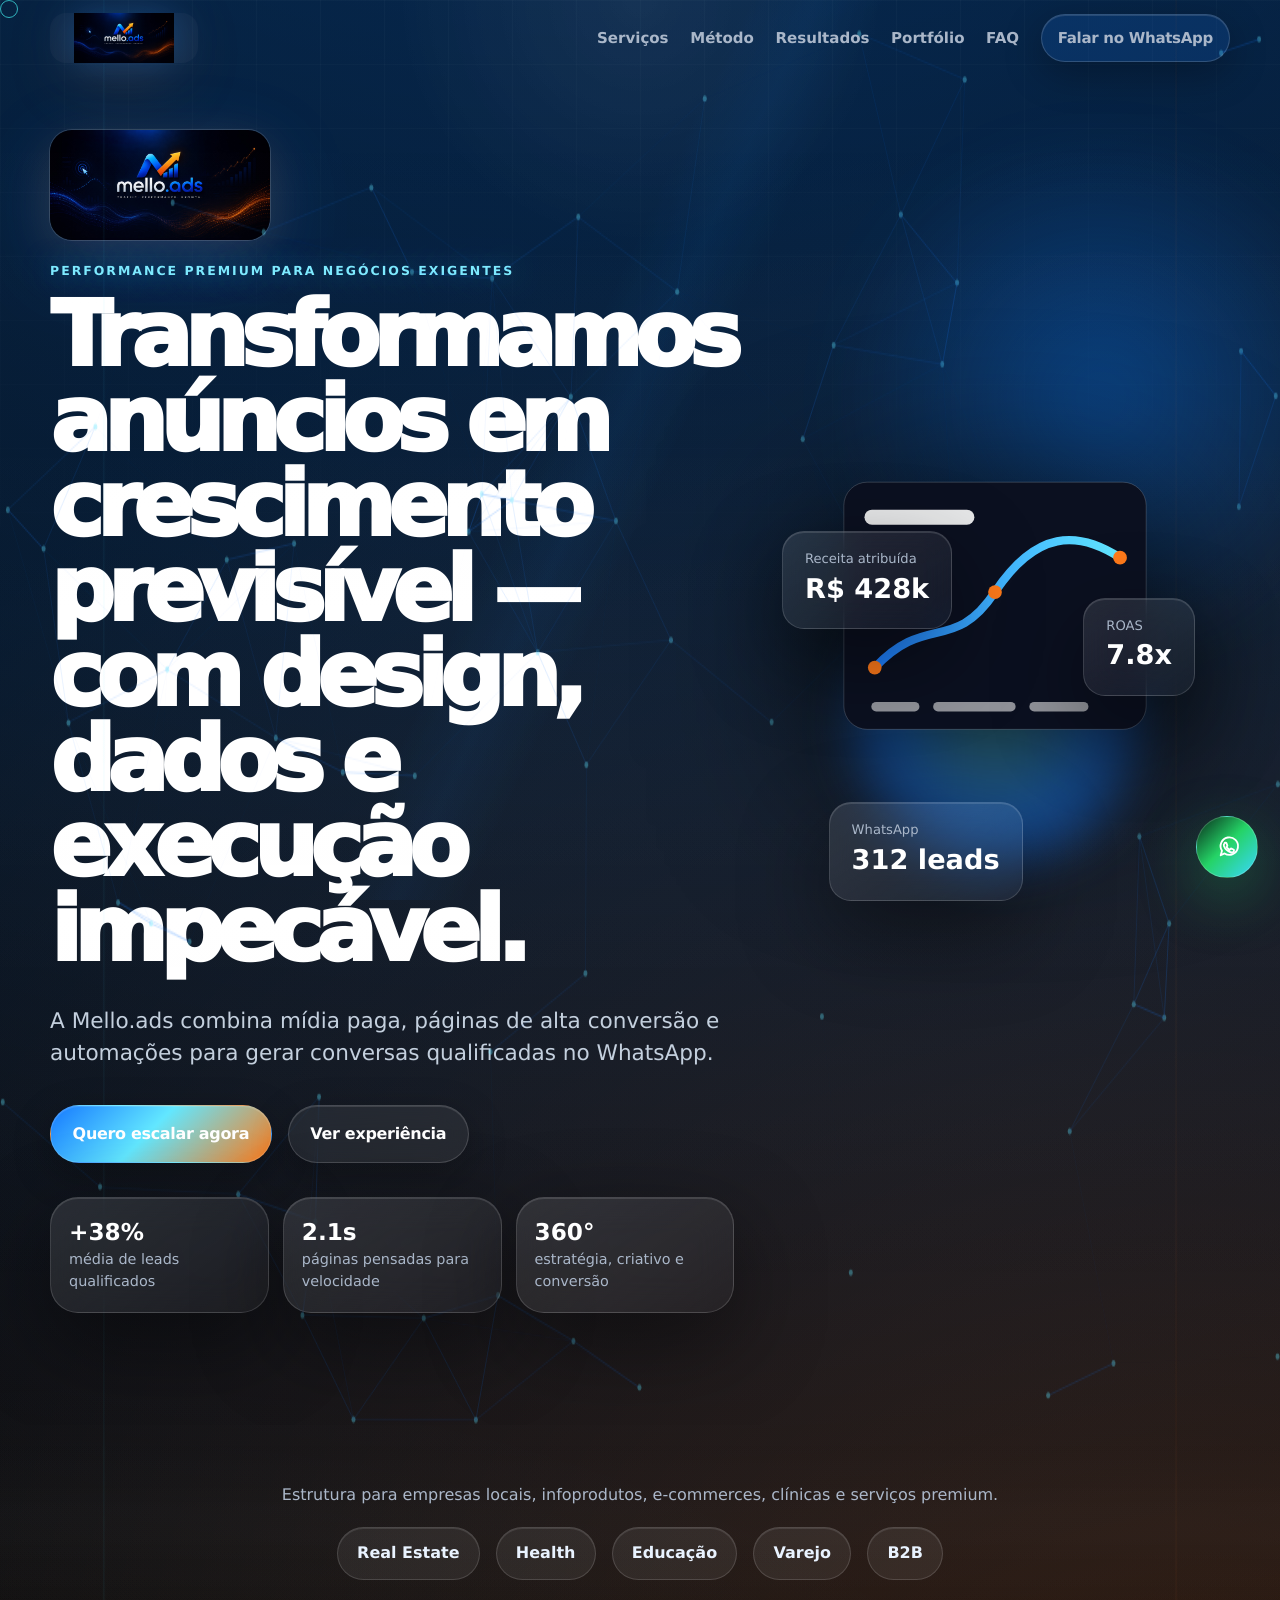
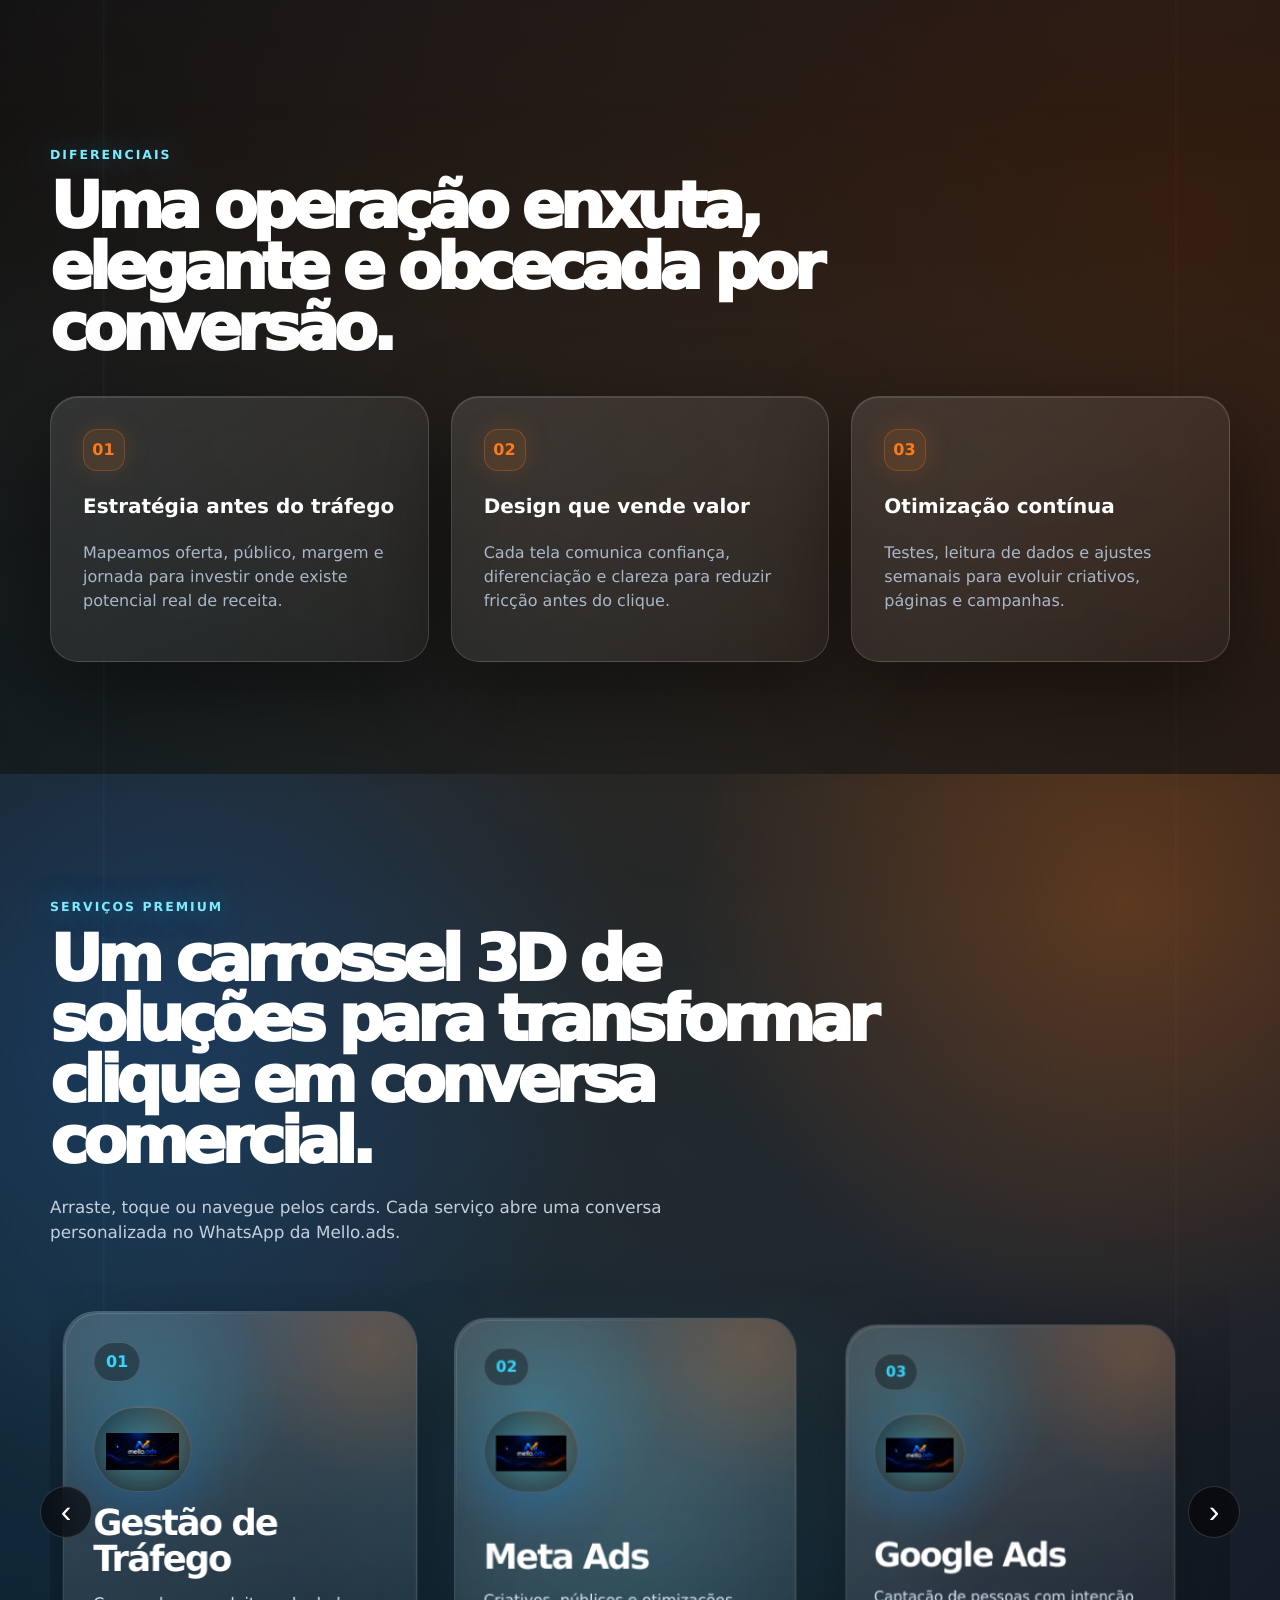
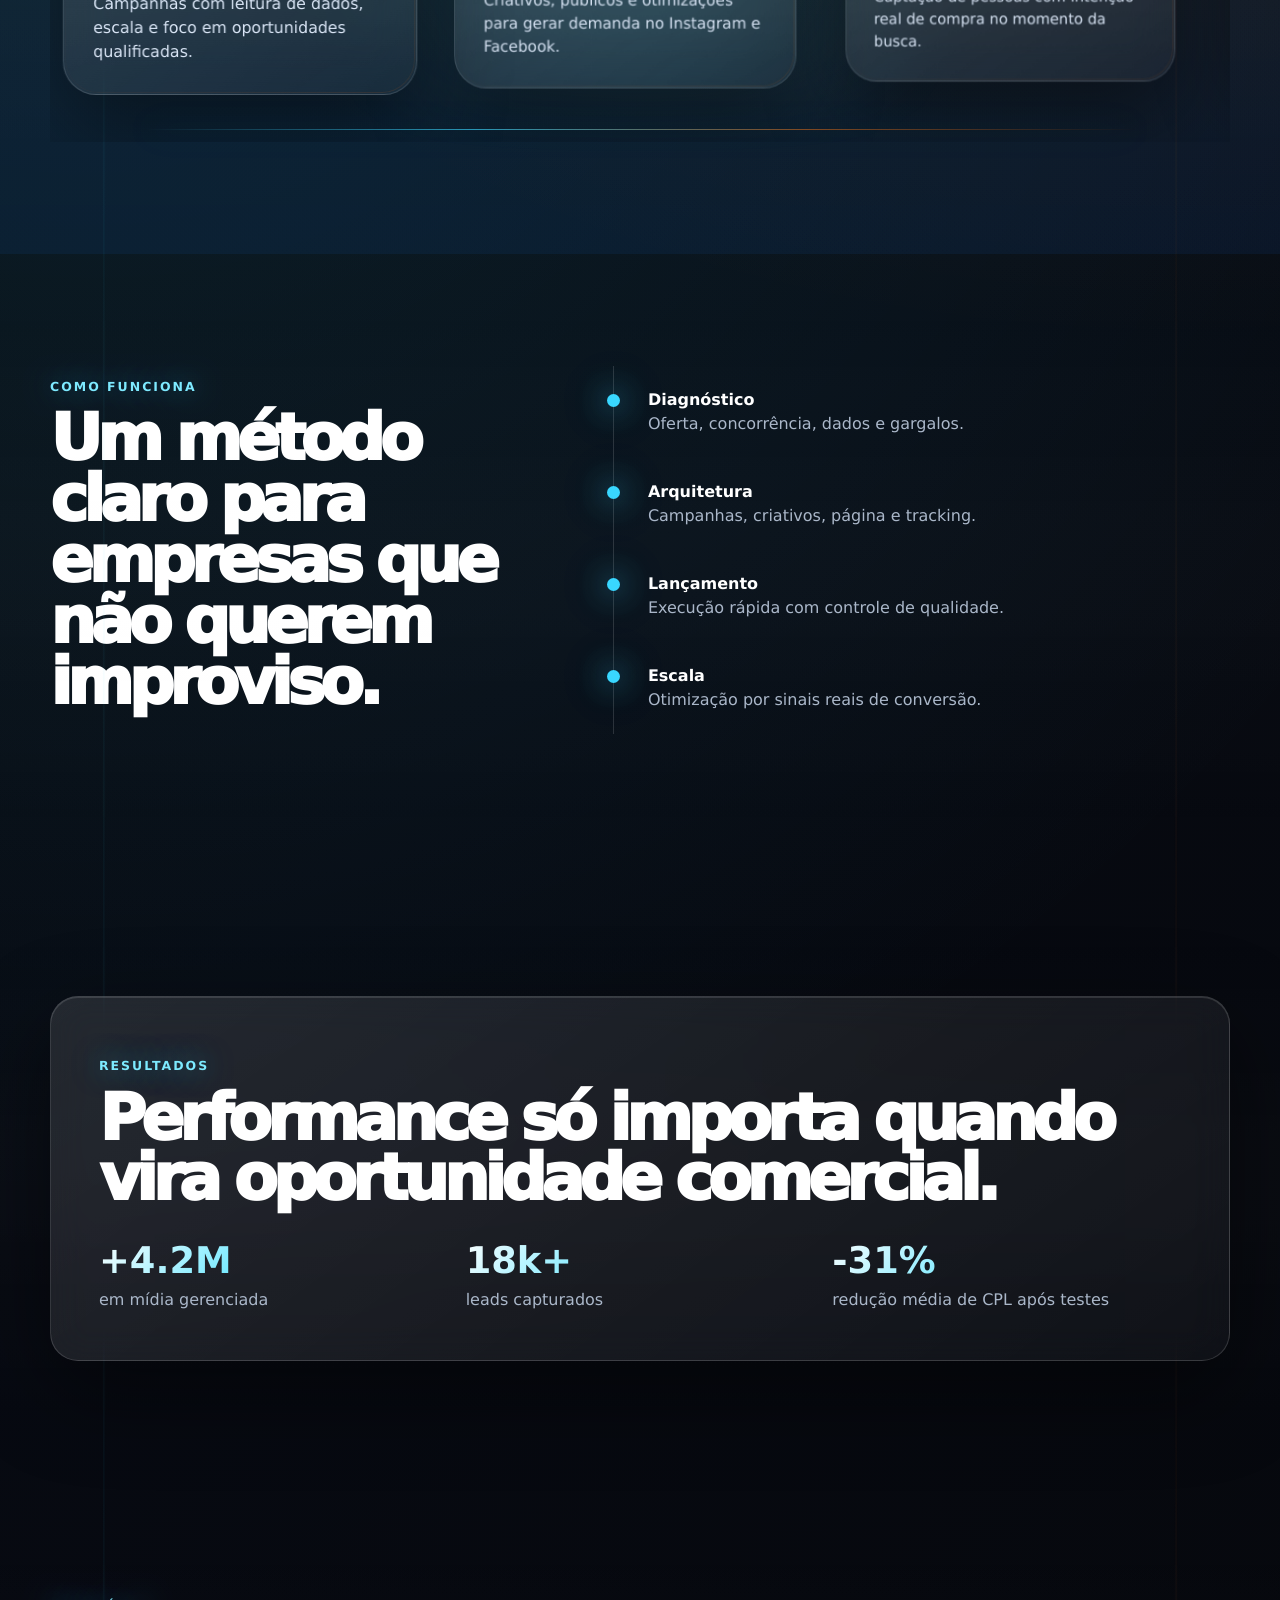
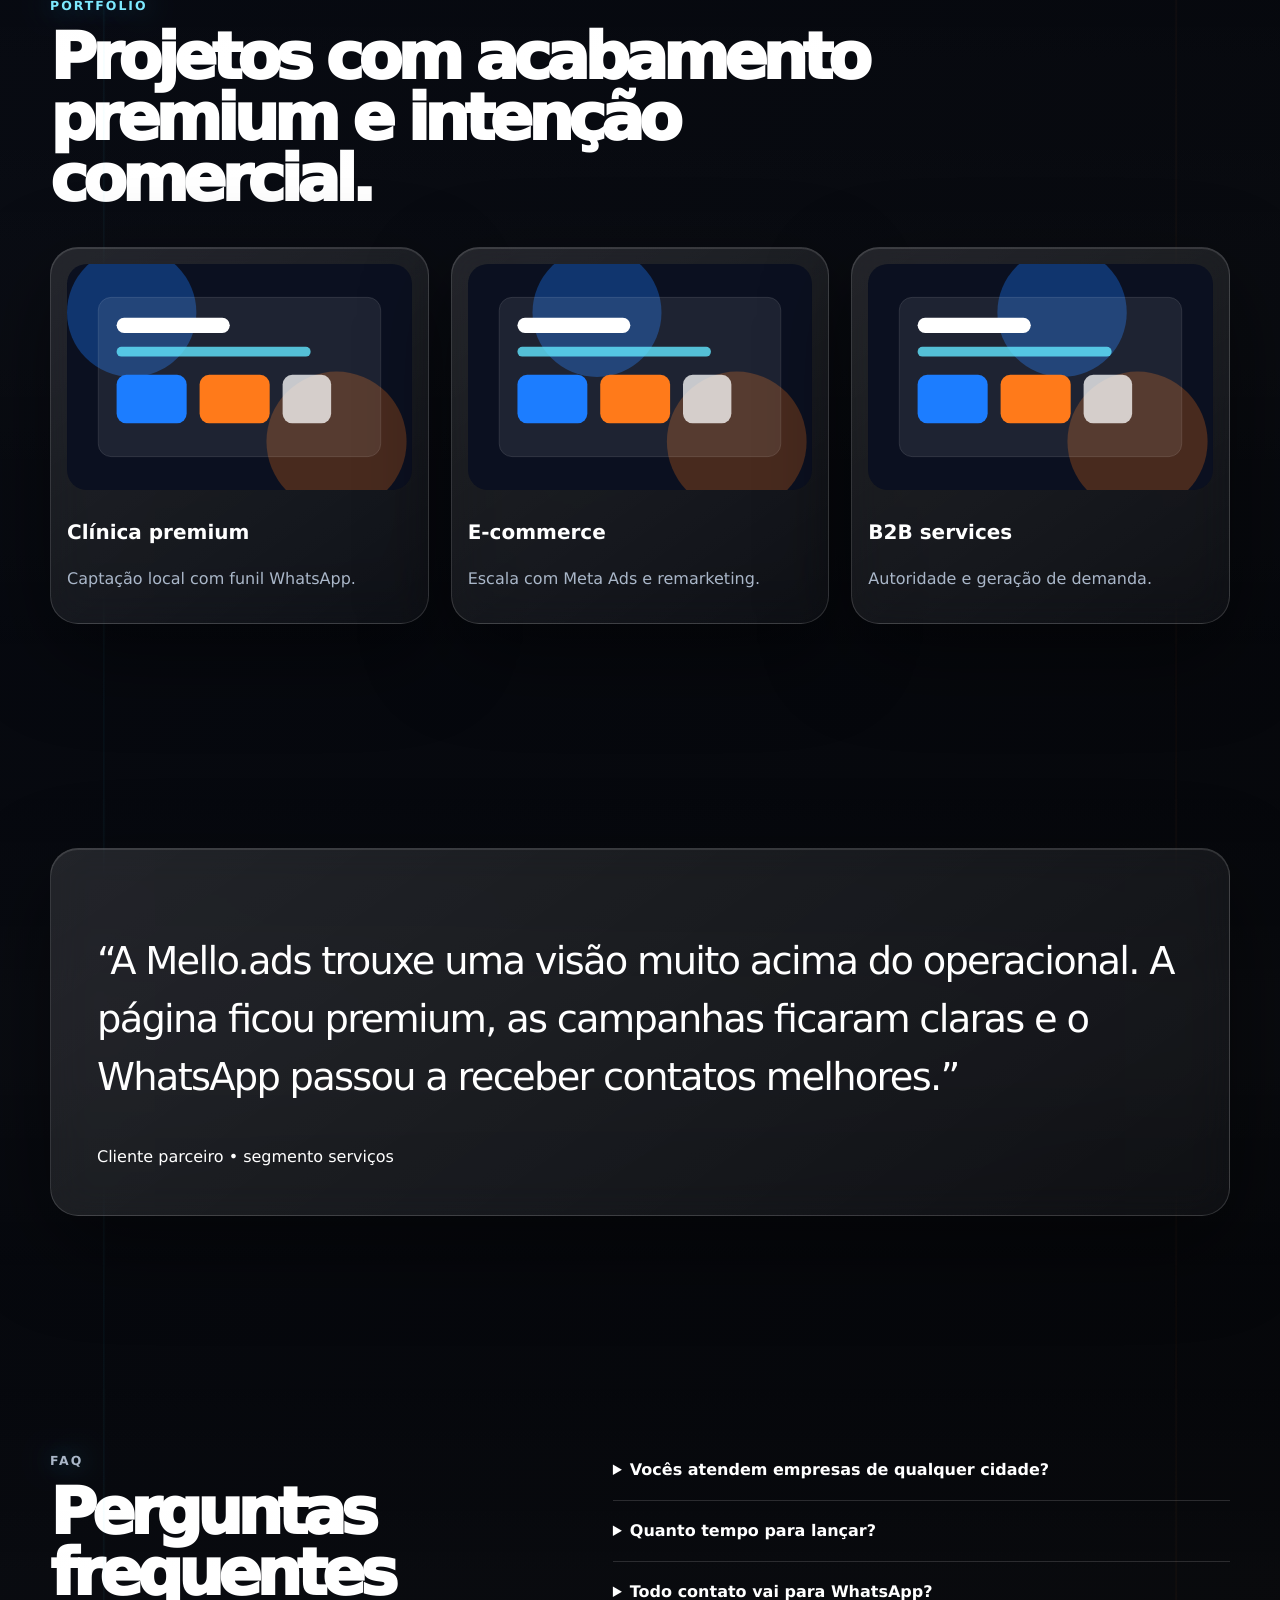
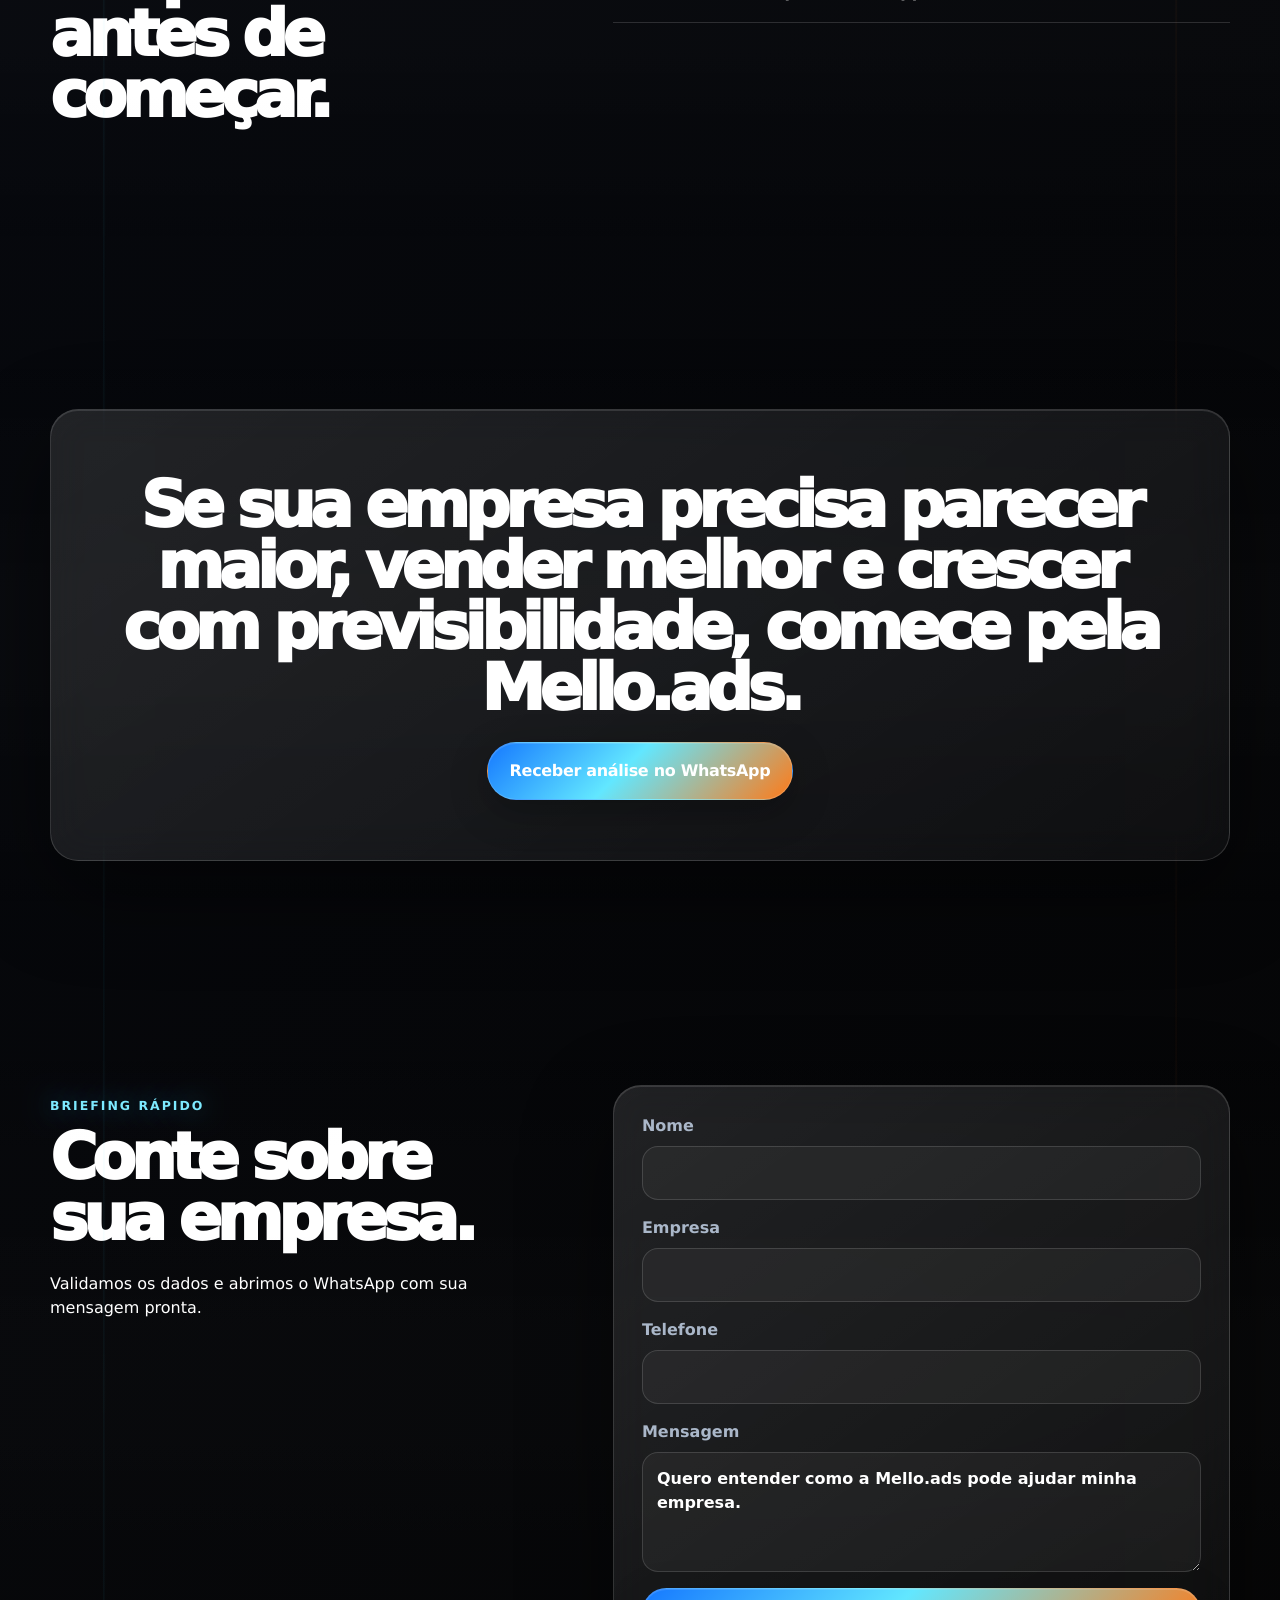
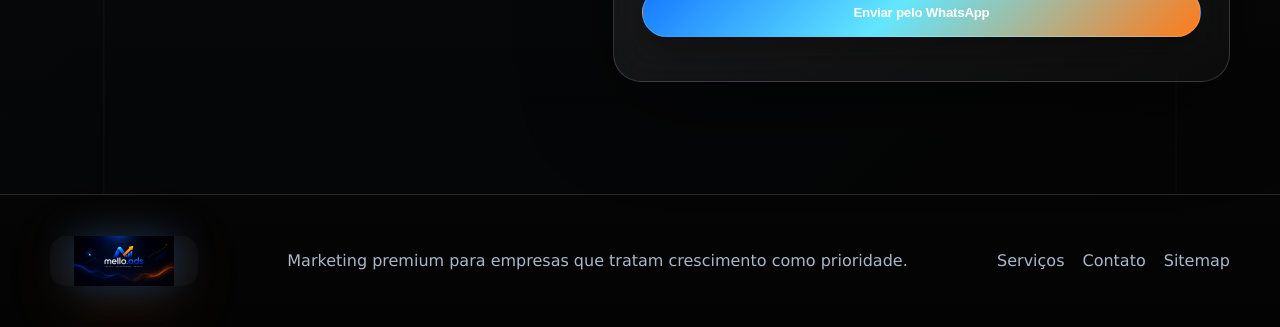
==== commit da6b60a2: "Use official logo in service icons" ====
--- a/index.html
+++ b/index.html
@@ -61,7 +61,7 @@
     </section>
     <section class="logos section compact"><div class="container"><p>Estrutura para empresas locais, infoprodutos, e-commerces, clínicas e serviços premium.</p><div class="logo-row" aria-label="Segmentos atendidos"><span>Real Estate</span><span>Health</span><span>Educação</span><span>Varejo</span><span>B2B</span></div></div></section>
     <section class="section" id="diferenciais"><div class="container"><div class="section-head reveal"><p class="eyebrow">Diferenciais</p><h2>Uma operação enxuta, elegante e obcecada por conversão.</h2></div><div class="cards three"> <article class="card reveal"><b>01</b><h3>Estratégia antes do tráfego</h3><p>Mapeamos oferta, público, margem e jornada para investir onde existe potencial real de receita.</p></article><article class="card reveal"><b>02</b><h3>Design que vende valor</h3><p>Cada tela comunica confiança, diferenciação e clareza para reduzir fricção antes do clique.</p></article><article class="card reveal"><b>03</b><h3>Otimização contínua</h3><p>Testes, leitura de dados e ajustes semanais para evoluir criativos, páginas e campanhas.</p></article></div></div></section>
-    <section class="section dark services-premium" id="servicos"><div class="container"><div class="section-head reveal"><p class="eyebrow">Serviços premium</p><h2>Um carrossel 3D de soluções para transformar clique em conversa comercial.</h2><p class="section-note">Arraste, toque ou navegue pelos cards. Cada serviço abre uma conversa personalizada no WhatsApp da Mello.ads.</p></div><div class="service-carousel reveal" data-carousel aria-label="Carrossel 3D de serviços da Mello.ads"><button class="carousel-control prev" type="button" data-carousel-prev aria-label="Serviço anterior">‹</button><div class="carousel-viewport"><div class="carousel-track" data-carousel-track><a class="service-card" data-whatsapp data-whatsapp-intent="trafego" href="https://wa.me/5571983801169" target="_blank" rel="noopener"><span>01</span><h3>Gestão de Tráfego</h3><p>Campanhas com leitura de dados, escala e foco em oportunidades qualificadas.</p></a><a class="service-card" data-whatsapp data-whatsapp-intent="meta_ads" href="https://wa.me/5571983801169" target="_blank" rel="noopener"><span>02</span><h3>Meta Ads</h3><p>Criativos, públicos e otimizações para gerar demanda no Instagram e Facebook.</p></a><a class="service-card" data-whatsapp data-whatsapp-intent="google_ads" href="https://wa.me/5571983801169" target="_blank" rel="noopener"><span>03</span><h3>Google Ads</h3><p>Captação de pessoas com intenção real de compra no momento da busca.</p></a><a class="service-card" data-whatsapp data-whatsapp-intent="landing_pages" href="https://wa.me/5571983801169" target="_blank" rel="noopener"><span>04</span><h3>Landing Pages</h3><p>Páginas premium, rápidas e persuasivas para aumentar conversões no WhatsApp.</p></a><a class="service-card" data-whatsapp data-whatsapp-intent="sites" href="https://wa.me/5571983801169" target="_blank" rel="noopener"><span>05</span><h3>Sites Profissionais</h3><p>Presença digital sofisticada, responsiva e preparada para posicionamento de marca.</p></a><a class="service-card" data-whatsapp data-whatsapp-intent="social_media" href="https://wa.me/5571983801169" target="_blank" rel="noopener"><span>06</span><h3>Social Media</h3><p>Conteúdo estratégico para elevar percepção de valor e consistência comercial.</p></a><a class="service-card" data-whatsapp data-whatsapp-intent="branding" href="https://wa.me/5571983801169" target="_blank" rel="noopener"><span>07</span><h3>Branding</h3><p>Identidade visual e narrativa para marcas que precisam parecer mais premium.</p></a><a class="service-card" data-whatsapp data-whatsapp-intent="automacao" href="https://wa.me/5571983801169" target="_blank" rel="noopener"><span>08</span><h3>Automação</h3><p>Fluxos inteligentes para atendimento, nutrição e velocidade na resposta comercial.</p></a></div></div><button class="carousel-control next" type="button" data-carousel-next aria-label="Próximo serviço">›</button></div></div></section>
+    <section class="section dark services-premium" id="servicos"><div class="container"><div class="section-head reveal"><p class="eyebrow">Serviços premium</p><h2>Um carrossel 3D de soluções para transformar clique em conversa comercial.</h2><p class="section-note">Arraste, toque ou navegue pelos cards. Cada serviço abre uma conversa personalizada no WhatsApp da Mello.ads.</p></div><div class="service-carousel reveal" data-carousel aria-label="Carrossel 3D de serviços da Mello.ads"><button class="carousel-control prev" type="button" data-carousel-prev aria-label="Serviço anterior">‹</button><div class="carousel-viewport"><div class="carousel-track" data-carousel-track><a class="service-card" data-whatsapp data-whatsapp-intent="trafego" href="https://wa.me/5571983801169" target="_blank" rel="noopener"><span>01</span><span class="service-logo-icon"><img src="/logo-mello_ads-png.jpeg" width="76" height="76" alt="" loading="lazy"></span><h3>Gestão de Tráfego</h3><p>Campanhas com leitura de dados, escala e foco em oportunidades qualificadas.</p></a><a class="service-card" data-whatsapp data-whatsapp-intent="meta_ads" href="https://wa.me/5571983801169" target="_blank" rel="noopener"><span>02</span><span class="service-logo-icon"><img src="/logo-mello_ads-png.jpeg" width="76" height="76" alt="" loading="lazy"></span><h3>Meta Ads</h3><p>Criativos, públicos e otimizações para gerar demanda no Instagram e Facebook.</p></a><a class="service-card" data-whatsapp data-whatsapp-intent="google_ads" href="https://wa.me/5571983801169" target="_blank" rel="noopener"><span>03</span><span class="service-logo-icon"><img src="/logo-mello_ads-png.jpeg" width="76" height="76" alt="" loading="lazy"></span><h3>Google Ads</h3><p>Captação de pessoas com intenção real de compra no momento da busca.</p></a><a class="service-card" data-whatsapp data-whatsapp-intent="landing_pages" href="https://wa.me/5571983801169" target="_blank" rel="noopener"><span>04</span><span class="service-logo-icon"><img src="/logo-mello_ads-png.jpeg" width="76" height="76" alt="" loading="lazy"></span><h3>Landing Pages</h3><p>Páginas premium, rápidas e persuasivas para aumentar conversões no WhatsApp.</p></a><a class="service-card" data-whatsapp data-whatsapp-intent="sites" href="https://wa.me/5571983801169" target="_blank" rel="noopener"><span>05</span><span class="service-logo-icon"><img src="/logo-mello_ads-png.jpeg" width="76" height="76" alt="" loading="lazy"></span><h3>Sites Profissionais</h3><p>Presença digital sofisticada, responsiva e preparada para posicionamento de marca.</p></a><a class="service-card" data-whatsapp data-whatsapp-intent="social_media" href="https://wa.me/5571983801169" target="_blank" rel="noopener"><span>06</span><span class="service-logo-icon"><img src="/logo-mello_ads-png.jpeg" width="76" height="76" alt="" loading="lazy"></span><h3>Social Media</h3><p>Conteúdo estratégico para elevar percepção de valor e consistência comercial.</p></a><a class="service-card" data-whatsapp data-whatsapp-intent="branding" href="https://wa.me/5571983801169" target="_blank" rel="noopener"><span>07</span><span class="service-logo-icon"><img src="/logo-mello_ads-png.jpeg" width="76" height="76" alt="" loading="lazy"></span><h3>Branding</h3><p>Identidade visual e narrativa para marcas que precisam parecer mais premium.</p></a><a class="service-card" data-whatsapp data-whatsapp-intent="automacao" href="https://wa.me/5571983801169" target="_blank" rel="noopener"><span>08</span><span class="service-logo-icon"><img src="/logo-mello_ads-png.jpeg" width="76" height="76" alt="" loading="lazy"></span><h3>Automação</h3><p>Fluxos inteligentes para atendimento, nutrição e velocidade na resposta comercial.</p></a><a class="service-card" data-whatsapp data-whatsapp-intent="performance" href="https://wa.me/5571983801169" target="_blank" rel="noopener"><span>09</span><span class="service-logo-icon"><img src="/logo-mello_ads-png.jpeg" width="76" height="76" alt="" loading="lazy"></span><h3>Performance</h3><p>Rotina de testes, cadência criativa e leitura executiva para escalar com segurança.</p></a><a class="service-card" data-whatsapp data-whatsapp-intent="analytics" href="https://wa.me/5571983801169" target="_blank" rel="noopener"><span>10</span><span class="service-logo-icon"><img src="/logo-mello_ads-png.jpeg" width="76" height="76" alt="" loading="lazy"></span><h3>Analytics</h3><p>Dashboards, eventos e indicadores para decisões orientadas por dados reais.</p></a><a class="service-card" data-whatsapp data-whatsapp-intent="conversoes" href="https://wa.me/5571983801169" target="_blank" rel="noopener"><span>11</span><span class="service-logo-icon"><img src="/logo-mello_ads-png.jpeg" width="76" height="76" alt="" loading="lazy"></span><h3>Conversões</h3><p>Funis, CTAs e fricções corrigidas para transformar atenção em conversas qualificadas.</p></a></div></div><button class="carousel-control next" type="button" data-carousel-next aria-label="Próximo serviço">›</button></div></div></section>
     <section class="section" id="metodo"><div class="container split"><div class="section-head reveal"><p class="eyebrow">Como funciona</p><h2>Um método claro para empresas que não querem improviso.</h2></div><ol class="timeline reveal"><li><span>Diagnóstico</span>Oferta, concorrência, dados e gargalos.</li><li><span>Arquitetura</span>Campanhas, criativos, página e tracking.</li><li><span>Lançamento</span>Execução rápida com controle de qualidade.</li><li><span>Escala</span>Otimização por sinais reais de conversão.</li></ol></div></section>
     <section class="section results" id="resultados"><div class="container"><div class="result-panel reveal"><p class="eyebrow">Resultados</p><h2>Performance só importa quando vira oportunidade comercial.</h2><div class="stats"><div><strong>+4.2M</strong><span>em mídia gerenciada</span></div><div><strong>18k+</strong><span>leads capturados</span></div><div><strong>-31%</strong><span>redução média de CPL após testes</span></div></div></div></div></section>
     <section class="section" id="portfolio"><div class="container"><div class="section-head reveal"><p class="eyebrow">Portfólio</p><h2>Projetos com acabamento premium e intenção comercial.</h2></div><div class="portfolio-grid"><article class="work reveal"><img loading="lazy" src="/assets/images/work-1.svg" alt="Landing page premium para clínica"><h3>Clínica premium</h3><p>Captação local com funil WhatsApp.</p></article><article class="work reveal"><img loading="lazy" src="/assets/images/work-2.svg" alt="Dashboard de campanhas para ecommerce"><h3>E-commerce</h3><p>Escala com Meta Ads e remarketing.</p></article><article class="work reveal"><img loading="lazy" src="/assets/images/work-3.svg" alt="Site institucional para empresa B2B"><h3>B2B services</h3><p>Autoridade e geração de demanda.</p></article></div></div></section>
@@ -70,7 +70,7 @@
     <section class="section final-cta"><div class="container cta-box reveal"><h2>Se sua empresa precisa parecer maior, vender melhor e crescer com previsibilidade, comece pela Mello.ads.</h2><a class="btn btn-primary" data-whatsapp data-whatsapp-intent="cta_final" href="https://wa.me/5571983801169" target="_blank" rel="noopener">Receber análise no WhatsApp</a></div></section>
     <section class="section contact" id="contato"><div class="container split"><div><p class="eyebrow">Briefing rápido</p><h2>Conte sobre sua empresa.</h2><p>Validamos os dados e abrimos o WhatsApp com sua mensagem pronta.</p></div><form class="lead-form" novalidate><label>Nome<input name="nome" autocomplete="name" required minlength="2"></label><label>Empresa<input name="empresa" autocomplete="organization" required minlength="2"></label><label>Telefone<input name="telefone" autocomplete="tel" required pattern="[0-9() +.-]{10,}"></label><label>Mensagem<textarea name="mensagem" required minlength="12">Quero entender como a Mello.ads pode ajudar minha empresa.</textarea></label><button class="btn btn-primary" type="submit">Enviar pelo WhatsApp</button><p class="form-feedback" role="status"></p></form></div></section>
   </main>
-  <a class="whatsapp-float" data-whatsapp data-whatsapp-intent="float" data-tooltip="Fale com um especialista" href="https://wa.me/5571983801169" target="_blank" rel="noopener" aria-label="Chamar Mello.ads no WhatsApp">✦</a>
+  <a class="whatsapp-float" data-whatsapp data-whatsapp-intent="float" data-tooltip="Fale com um especialista" href="https://wa.me/5571983801169" target="_blank" rel="noopener" aria-label="Chamar Mello.ads no WhatsApp"><svg viewBox="0 0 32 32" aria-hidden="true"><path d="M9 24l1.3-4.6A9 9 0 1 1 13 22.1z"/><path d="M12.8 11.7c.2-.5.4-.6.8-.6h.6c.2 0 .5 0 .7.5l.9 2.1c.1.3.1.5-.1.8l-.5.6c-.2.2-.2.4 0 .7.6 1 1.5 1.8 2.6 2.4.3.2.5.2.7-.1l.7-.8c.2-.2.5-.3.8-.2l2.2 1c.3.1.5.4.5.7 0 .7-.2 1.4-.7 1.8-.6.5-1.5.7-2.8.3-3.2-1-5.6-3.2-6.8-6.2-.5-1.2-.2-2.3.4-3z"/></svg></a>
   <footer class="footer"><div class="container footer-grid"><a class="brand brand-logo" href="#topo" aria-label="Mello.ads início"><img src="/logo-mello_ads-png.jpeg" width="132" height="44" alt="Logo oficial Mello.ads"><span>Mello</span><strong>.ads</strong></a><p>Marketing premium para empresas que tratam crescimento como prioridade.</p><nav aria-label="Links do rodapé"><a href="#servicos">Serviços</a><a href="#contato">Contato</a><a href="/sitemap.xml">Sitemap</a></nav></div></footer>
   <script src="/script.js" defer></script>
 </body>
--- a/style.css
+++ b/style.css
@@ -32,3 +32,10 @@
 .carousel-control:hover,.carousel-control:focus-visible{background:linear-gradient(135deg,rgba(21,120,255,.72),rgba(255,122,24,.72));transform:translateY(-50%) scale(1.06);outline:none}
 .carousel-control.prev{left:-10px}.carousel-control.next{right:-10px}
 @media (max-width:760px){.brand-logo img{width:112px;height:38px}.hero-brand-mark{width:146px}.carousel-control{display:none}.carousel-viewport{padding-inline:0}.service-card{flex-basis:84vw;min-height:300px;padding:24px}}
+
+/* Premium international agency upgrade */
+:root{--bg:#050505;--panel:#080b14;--text:#ffffff;--muted:#aab7c9;--blue:#087cff;--cyan:#39d7ff;--orange:#ff7a18;--line:rgba(255,255,255,.14);--glass:rgba(255,255,255,.065);--shadow:0 34px 110px rgba(0,0,0,.58)}
+html{background:#050505}body{background:radial-gradient(circle at 50% -12%,rgba(8,124,255,.42),transparent 30%),radial-gradient(circle at 8% 35%,rgba(57,215,255,.12),transparent 28%),radial-gradient(circle at 92% 22%,rgba(255,122,24,.18),transparent 26%),linear-gradient(135deg,#050505 0%,#070a12 46%,#050505 100%);font-feature-settings:"kern" 1,"liga" 1;text-rendering:geometricPrecision}body::after{content:"";position:fixed;inset:0;pointer-events:none;background:radial-gradient(circle at 50% 0,rgba(255,255,255,.08),transparent 22%),linear-gradient(115deg,transparent 0 44%,rgba(8,124,255,.08) 48%,transparent 52% 100%);mix-blend-mode:screen;opacity:.75}.site-header.scrolled{background:rgba(5,5,5,.72);box-shadow:0 18px 60px rgba(0,0,0,.28)}.brand-logo img{width:148px;height:50px;border-radius:16px;background:rgba(255,255,255,.03);image-rendering:auto;filter:drop-shadow(0 0 18px rgba(8,124,255,.28)) drop-shadow(0 14px 32px rgba(255,122,24,.16))}.nav-menu a{font-weight:750;font-size:.94rem;transition:color .25s,text-shadow .25s}.nav-menu a:hover{text-shadow:0 0 24px rgba(57,215,255,.55)}.btn{position:relative;overflow:hidden;border-color:rgba(255,255,255,.16);box-shadow:0 12px 38px rgba(0,0,0,.28),inset 0 1px 0 rgba(255,255,255,.12);transition:transform .28s cubic-bezier(.22,1,.36,1),box-shadow .28s,background .28s,border-color .28s}.btn::before{content:"";position:absolute;inset:-2px;background:linear-gradient(90deg,transparent,rgba(255,255,255,.28),transparent);transform:translateX(-120%);transition:transform .75s cubic-bezier(.22,1,.36,1)}.btn:hover::before{transform:translateX(120%)}.btn:hover{border-color:rgba(57,215,255,.42);box-shadow:0 22px 70px rgba(8,124,255,.30),0 0 0 1px rgba(57,215,255,.14) inset}.hero::before,.section::before{content:"";position:absolute;inset:0;pointer-events:none;background:linear-gradient(90deg,transparent 0 8%,rgba(57,215,255,.07) 8.1%,transparent 8.25% 91.75%,rgba(255,122,24,.06) 91.9%,transparent 92%),linear-gradient(180deg,transparent,rgba(255,255,255,.026),transparent);opacity:.7}.hero-brand-mark{width:min(220px,58vw);border-radius:22px;background:rgba(255,255,255,.04);box-shadow:0 0 0 1px rgba(255,255,255,.14),0 24px 80px rgba(8,124,255,.22),0 12px 48px rgba(255,122,24,.16)}h1,h2{font-weight:950;letter-spacing:-.082em}.eyebrow{color:#7deaff;text-shadow:0 0 28px rgba(57,215,255,.58)}.subhead,.section-note{color:#c3cfdd}.hero-metrics div,.card,.work,.lead-form,.quote,.cta-box,.result-panel,.dashboard-card{background:linear-gradient(145deg,rgba(255,255,255,.11),rgba(255,255,255,.035));border-color:rgba(255,255,255,.15);box-shadow:0 30px 90px rgba(0,0,0,.46),inset 0 1px 0 rgba(255,255,255,.12)}.card,.work,.hero-metrics div,.lead-form,.quote,.cta-box,.result-panel{transition:transform .36s cubic-bezier(.22,1,.36,1),box-shadow .36s,border-color .36s}.card:hover,.work:hover,.hero-metrics div:hover{transform:translateY(-8px);border-color:rgba(57,215,255,.34);box-shadow:0 34px 100px rgba(8,124,255,.18),0 24px 70px rgba(0,0,0,.52)}.card b{display:inline-grid;place-items:center;width:42px;height:42px;border-radius:14px;background:rgba(255,122,24,.12);border:1px solid rgba(255,122,24,.28);box-shadow:0 0 28px rgba(255,122,24,.15)}.logo-row span{border-color:rgba(255,255,255,.14);box-shadow:inset 0 1px 0 rgba(255,255,255,.1);color:#e9f3ff}.service-card{isolation:isolate;justify-content:space-between;min-height:360px}.service-card span{order:0}.service-icon{position:relative;z-index:1;width:76px;height:76px;margin:10px 0 auto;color:#fff;overflow:visible;filter:drop-shadow(0 0 16px rgba(57,215,255,.38))}.service-icon path,.service-icon circle,.service-icon rect{fill:none;stroke:currentColor;stroke-width:2.15;stroke-linecap:round;stroke-linejoin:round;vector-effect:non-scaling-stroke}.service-icon path:nth-child(even),.service-icon rect:nth-child(even),.service-icon circle:nth-child(even){stroke:#39d7ff}.service-card:hover .service-icon{animation:iconLift .9s cubic-bezier(.22,1,.36,1) both}.service-card h3{margin-top:0}.service-card::before{background:radial-gradient(circle at 24% 24%,rgba(57,215,255,.23),transparent 34%),radial-gradient(circle at 88% 8%,rgba(255,122,24,.22),transparent 30%),linear-gradient(180deg,rgba(255,255,255,.08),transparent)}.service-carousel::after{content:"";position:absolute;left:8%;right:8%;bottom:12px;height:1px;background:linear-gradient(90deg,transparent,rgba(57,215,255,.65),rgba(255,122,24,.48),transparent);box-shadow:0 0 34px rgba(57,215,255,.36)}.timeline li::before{background:#39d7ff;box-shadow:0 0 30px #39d7ff,0 0 60px rgba(8,124,255,.45)}.stats strong{background:linear-gradient(135deg,#fff,#6ee8ff 45%,#ff9a3c);-webkit-background-clip:text;background-clip:text;color:transparent}.lead-form input,.lead-form textarea{background:rgba(255,255,255,.045);transition:border-color .25s,box-shadow .25s,background .25s}.lead-form input:focus,.lead-form textarea:focus{outline:0;border-color:rgba(57,215,255,.62);box-shadow:0 0 0 4px rgba(57,215,255,.12),0 0 36px rgba(8,124,255,.16);background:rgba(255,255,255,.07)}.whatsapp-float{background:linear-gradient(135deg,#082b1b,#25d366 48%,#39d7ff);color:#fff;border:1px solid rgba(255,255,255,.18)}.whatsapp-float svg{width:31px;height:31px}.whatsapp-float path{fill:none;stroke:currentColor;stroke-width:1.9;stroke-linecap:round;stroke-linejoin:round}.footer{background:linear-gradient(180deg,#050505,#030303)}@keyframes iconLift{50%{transform:translateY(-7px) scale(1.03);filter:drop-shadow(0 0 25px rgba(57,215,255,.58))}100%{transform:none}}@media (max-width:900px){.brand-logo img{width:124px;height:42px}.service-card{min-height:320px}.service-icon{width:66px;height:66px}.hero::before,.section::before{opacity:.42}}@media (max-width:560px){.container{width:min(100% - 28px,1180px)}h1{font-size:clamp(2.65rem,14vw,4rem)}h2{font-size:clamp(2.1rem,11vw,3rem)}.hero-actions .btn{width:100%}.whatsapp-float::before{display:none}}
+
+/* Official logo applied to service icon slots */
+.service-logo-icon{position:relative;z-index:1;width:86px;height:86px;margin:10px 0 auto;display:grid;place-items:center;border:1px solid rgba(255,255,255,.16);border-radius:24px;background:linear-gradient(145deg,rgba(255,255,255,.12),rgba(255,255,255,.04));box-shadow:0 18px 54px rgba(8,124,255,.22),inset 0 1px 0 rgba(255,255,255,.16);overflow:hidden}.service-logo-icon::before{content:"";position:absolute;inset:-35%;background:radial-gradient(circle,rgba(57,215,255,.24),transparent 52%),radial-gradient(circle at 80% 20%,rgba(255,122,24,.22),transparent 45%);filter:blur(8px);opacity:.9}.service-logo-icon img{position:relative;width:74px;height:74px;object-fit:contain;border-radius:18px;filter:drop-shadow(0 0 18px rgba(57,215,255,.32)) drop-shadow(0 10px 22px rgba(255,122,24,.14))}.service-card:hover .service-logo-icon{animation:iconLift .9s cubic-bezier(.22,1,.36,1) both;border-color:rgba(57,215,255,.34);box-shadow:0 24px 70px rgba(8,124,255,.32),inset 0 1px 0 rgba(255,255,255,.18)}@media (max-width:900px){.service-logo-icon{width:76px;height:76px}.service-logo-icon img{width:66px;height:66px}}
--- a/style.css
+++ b/style.css
@@ -32,3 +32,10 @@
 .carousel-control:hover,.carousel-control:focus-visible{background:linear-gradient(135deg,rgba(21,120,255,.72),rgba(255,122,24,.72));transform:translateY(-50%) scale(1.06);outline:none}
 .carousel-control.prev{left:-10px}.carousel-control.next{right:-10px}
 @media (max-width:760px){.brand-logo img{width:112px;height:38px}.hero-brand-mark{width:146px}.carousel-control{display:none}.carousel-viewport{padding-inline:0}.service-card{flex-basis:84vw;min-height:300px;padding:24px}}
+
+/* Premium international agency upgrade */
+:root{--bg:#050505;--panel:#080b14;--text:#ffffff;--muted:#aab7c9;--blue:#087cff;--cyan:#39d7ff;--orange:#ff7a18;--line:rgba(255,255,255,.14);--glass:rgba(255,255,255,.065);--shadow:0 34px 110px rgba(0,0,0,.58)}
+html{background:#050505}body{background:radial-gradient(circle at 50% -12%,rgba(8,124,255,.42),transparent 30%),radial-gradient(circle at 8% 35%,rgba(57,215,255,.12),transparent 28%),radial-gradient(circle at 92% 22%,rgba(255,122,24,.18),transparent 26%),linear-gradient(135deg,#050505 0%,#070a12 46%,#050505 100%);font-feature-settings:"kern" 1,"liga" 1;text-rendering:geometricPrecision}body::after{content:"";position:fixed;inset:0;pointer-events:none;background:radial-gradient(circle at 50% 0,rgba(255,255,255,.08),transparent 22%),linear-gradient(115deg,transparent 0 44%,rgba(8,124,255,.08) 48%,transparent 52% 100%);mix-blend-mode:screen;opacity:.75}.site-header.scrolled{background:rgba(5,5,5,.72);box-shadow:0 18px 60px rgba(0,0,0,.28)}.brand-logo img{width:148px;height:50px;border-radius:16px;background:rgba(255,255,255,.03);image-rendering:auto;filter:drop-shadow(0 0 18px rgba(8,124,255,.28)) drop-shadow(0 14px 32px rgba(255,122,24,.16))}.nav-menu a{font-weight:750;font-size:.94rem;transition:color .25s,text-shadow .25s}.nav-menu a:hover{text-shadow:0 0 24px rgba(57,215,255,.55)}.btn{position:relative;overflow:hidden;border-color:rgba(255,255,255,.16);box-shadow:0 12px 38px rgba(0,0,0,.28),inset 0 1px 0 rgba(255,255,255,.12);transition:transform .28s cubic-bezier(.22,1,.36,1),box-shadow .28s,background .28s,border-color .28s}.btn::before{content:"";position:absolute;inset:-2px;background:linear-gradient(90deg,transparent,rgba(255,255,255,.28),transparent);transform:translateX(-120%);transition:transform .75s cubic-bezier(.22,1,.36,1)}.btn:hover::before{transform:translateX(120%)}.btn:hover{border-color:rgba(57,215,255,.42);box-shadow:0 22px 70px rgba(8,124,255,.30),0 0 0 1px rgba(57,215,255,.14) inset}.hero::before,.section::before{content:"";position:absolute;inset:0;pointer-events:none;background:linear-gradient(90deg,transparent 0 8%,rgba(57,215,255,.07) 8.1%,transparent 8.25% 91.75%,rgba(255,122,24,.06) 91.9%,transparent 92%),linear-gradient(180deg,transparent,rgba(255,255,255,.026),transparent);opacity:.7}.hero-brand-mark{width:min(220px,58vw);border-radius:22px;background:rgba(255,255,255,.04);box-shadow:0 0 0 1px rgba(255,255,255,.14),0 24px 80px rgba(8,124,255,.22),0 12px 48px rgba(255,122,24,.16)}h1,h2{font-weight:950;letter-spacing:-.082em}.eyebrow{color:#7deaff;text-shadow:0 0 28px rgba(57,215,255,.58)}.subhead,.section-note{color:#c3cfdd}.hero-metrics div,.card,.work,.lead-form,.quote,.cta-box,.result-panel,.dashboard-card{background:linear-gradient(145deg,rgba(255,255,255,.11),rgba(255,255,255,.035));border-color:rgba(255,255,255,.15);box-shadow:0 30px 90px rgba(0,0,0,.46),inset 0 1px 0 rgba(255,255,255,.12)}.card,.work,.hero-metrics div,.lead-form,.quote,.cta-box,.result-panel{transition:transform .36s cubic-bezier(.22,1,.36,1),box-shadow .36s,border-color .36s}.card:hover,.work:hover,.hero-metrics div:hover{transform:translateY(-8px);border-color:rgba(57,215,255,.34);box-shadow:0 34px 100px rgba(8,124,255,.18),0 24px 70px rgba(0,0,0,.52)}.card b{display:inline-grid;place-items:center;width:42px;height:42px;border-radius:14px;background:rgba(255,122,24,.12);border:1px solid rgba(255,122,24,.28);box-shadow:0 0 28px rgba(255,122,24,.15)}.logo-row span{border-color:rgba(255,255,255,.14);box-shadow:inset 0 1px 0 rgba(255,255,255,.1);color:#e9f3ff}.service-card{isolation:isolate;justify-content:space-between;min-height:360px}.service-card span{order:0}.service-icon{position:relative;z-index:1;width:76px;height:76px;margin:10px 0 auto;color:#fff;overflow:visible;filter:drop-shadow(0 0 16px rgba(57,215,255,.38))}.service-icon path,.service-icon circle,.service-icon rect{fill:none;stroke:currentColor;stroke-width:2.15;stroke-linecap:round;stroke-linejoin:round;vector-effect:non-scaling-stroke}.service-icon path:nth-child(even),.service-icon rect:nth-child(even),.service-icon circle:nth-child(even){stroke:#39d7ff}.service-card:hover .service-icon{animation:iconLift .9s cubic-bezier(.22,1,.36,1) both}.service-card h3{margin-top:0}.service-card::before{background:radial-gradient(circle at 24% 24%,rgba(57,215,255,.23),transparent 34%),radial-gradient(circle at 88% 8%,rgba(255,122,24,.22),transparent 30%),linear-gradient(180deg,rgba(255,255,255,.08),transparent)}.service-carousel::after{content:"";position:absolute;left:8%;right:8%;bottom:12px;height:1px;background:linear-gradient(90deg,transparent,rgba(57,215,255,.65),rgba(255,122,24,.48),transparent);box-shadow:0 0 34px rgba(57,215,255,.36)}.timeline li::before{background:#39d7ff;box-shadow:0 0 30px #39d7ff,0 0 60px rgba(8,124,255,.45)}.stats strong{background:linear-gradient(135deg,#fff,#6ee8ff 45%,#ff9a3c);-webkit-background-clip:text;background-clip:text;color:transparent}.lead-form input,.lead-form textarea{background:rgba(255,255,255,.045);transition:border-color .25s,box-shadow .25s,background .25s}.lead-form input:focus,.lead-form textarea:focus{outline:0;border-color:rgba(57,215,255,.62);box-shadow:0 0 0 4px rgba(57,215,255,.12),0 0 36px rgba(8,124,255,.16);background:rgba(255,255,255,.07)}.whatsapp-float{background:linear-gradient(135deg,#082b1b,#25d366 48%,#39d7ff);color:#fff;border:1px solid rgba(255,255,255,.18)}.whatsapp-float svg{width:31px;height:31px}.whatsapp-float path{fill:none;stroke:currentColor;stroke-width:1.9;stroke-linecap:round;stroke-linejoin:round}.footer{background:linear-gradient(180deg,#050505,#030303)}@keyframes iconLift{50%{transform:translateY(-7px) scale(1.03);filter:drop-shadow(0 0 25px rgba(57,215,255,.58))}100%{transform:none}}@media (max-width:900px){.brand-logo img{width:124px;height:42px}.service-card{min-height:320px}.service-icon{width:66px;height:66px}.hero::before,.section::before{opacity:.42}}@media (max-width:560px){.container{width:min(100% - 28px,1180px)}h1{font-size:clamp(2.65rem,14vw,4rem)}h2{font-size:clamp(2.1rem,11vw,3rem)}.hero-actions .btn{width:100%}.whatsapp-float::before{display:none}}
+
+/* Official logo applied to service icon slots */
+.service-logo-icon{position:relative;z-index:1;width:86px;height:86px;margin:10px 0 auto;display:grid;place-items:center;border:1px solid rgba(255,255,255,.16);border-radius:24px;background:linear-gradient(145deg,rgba(255,255,255,.12),rgba(255,255,255,.04));box-shadow:0 18px 54px rgba(8,124,255,.22),inset 0 1px 0 rgba(255,255,255,.16);overflow:hidden}.service-logo-icon::before{content:"";position:absolute;inset:-35%;background:radial-gradient(circle,rgba(57,215,255,.24),transparent 52%),radial-gradient(circle at 80% 20%,rgba(255,122,24,.22),transparent 45%);filter:blur(8px);opacity:.9}.service-logo-icon img{position:relative;width:74px;height:74px;object-fit:contain;border-radius:18px;filter:drop-shadow(0 0 18px rgba(57,215,255,.32)) drop-shadow(0 10px 22px rgba(255,122,24,.14))}.service-card:hover .service-logo-icon{animation:iconLift .9s cubic-bezier(.22,1,.36,1) both;border-color:rgba(57,215,255,.34);box-shadow:0 24px 70px rgba(8,124,255,.32),inset 0 1px 0 rgba(255,255,255,.18)}@media (max-width:900px){.service-logo-icon{width:76px;height:76px}.service-logo-icon img{width:66px;height:66px}}
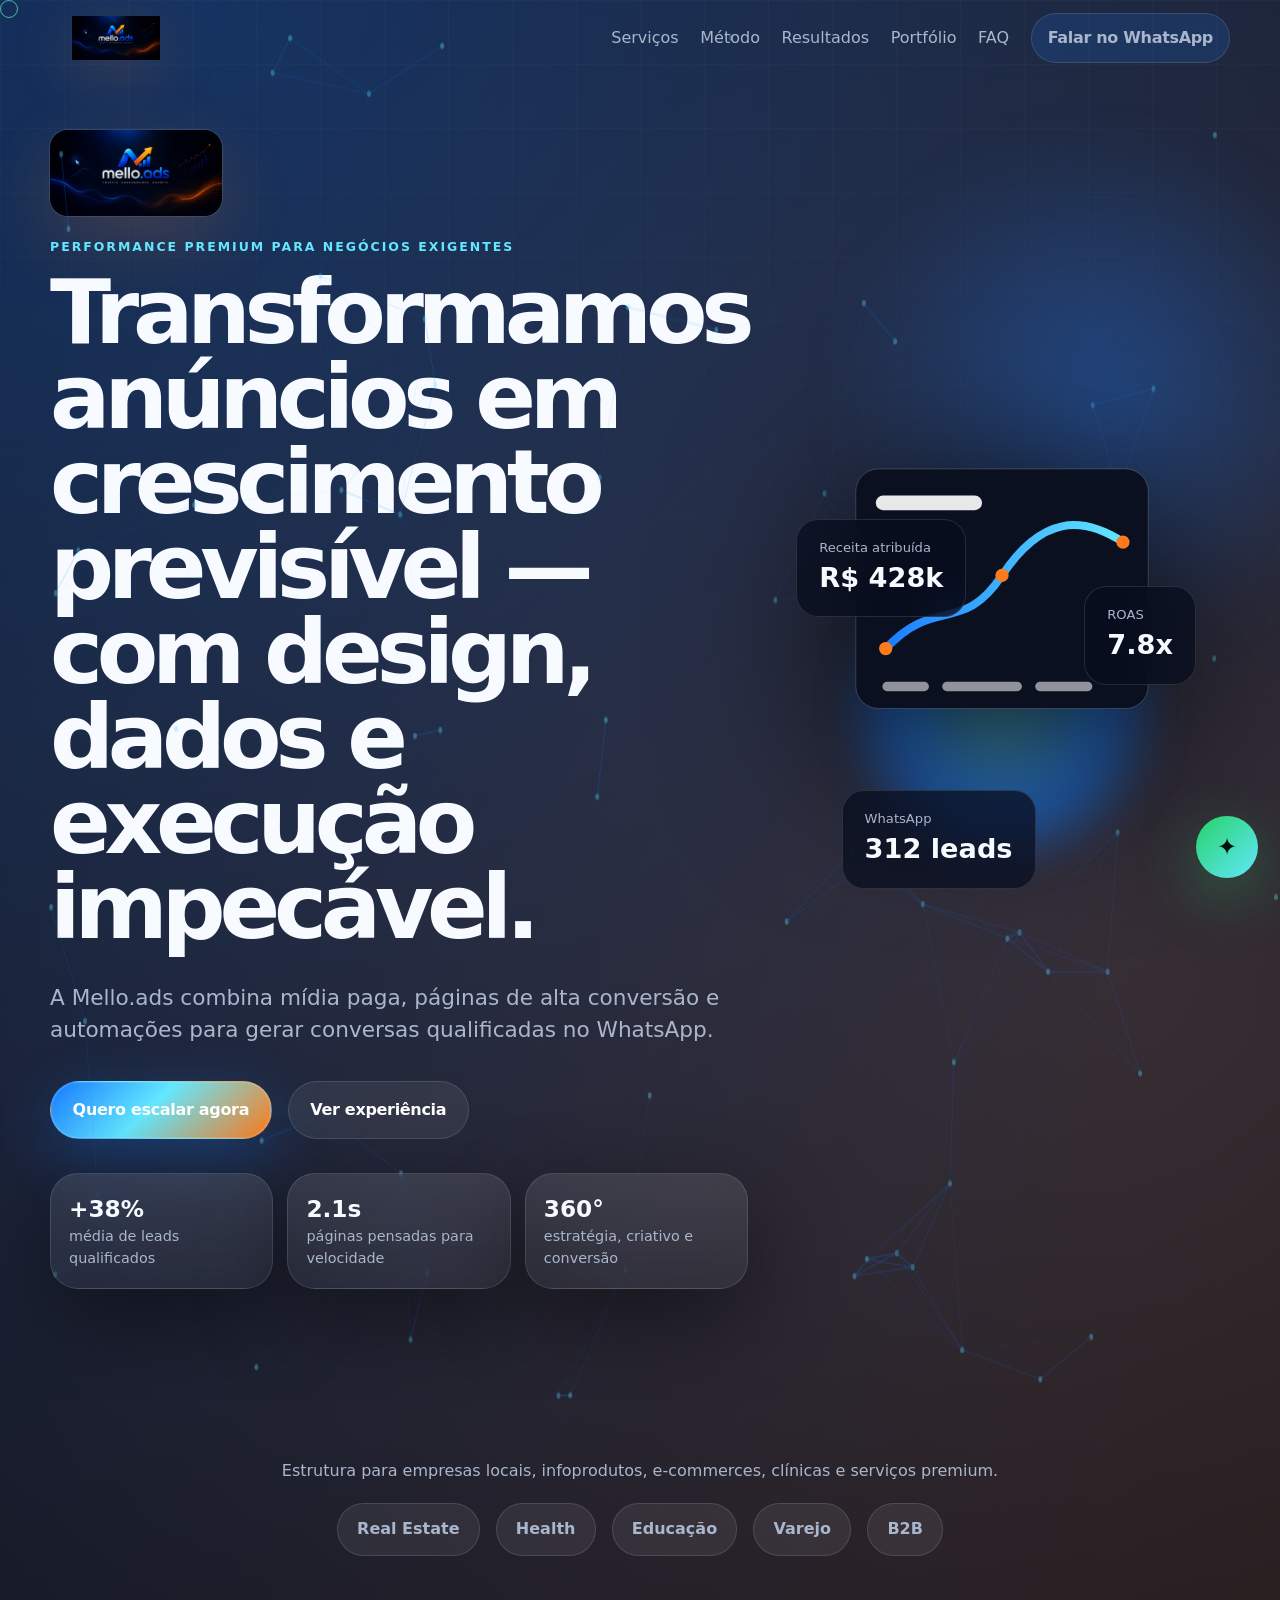
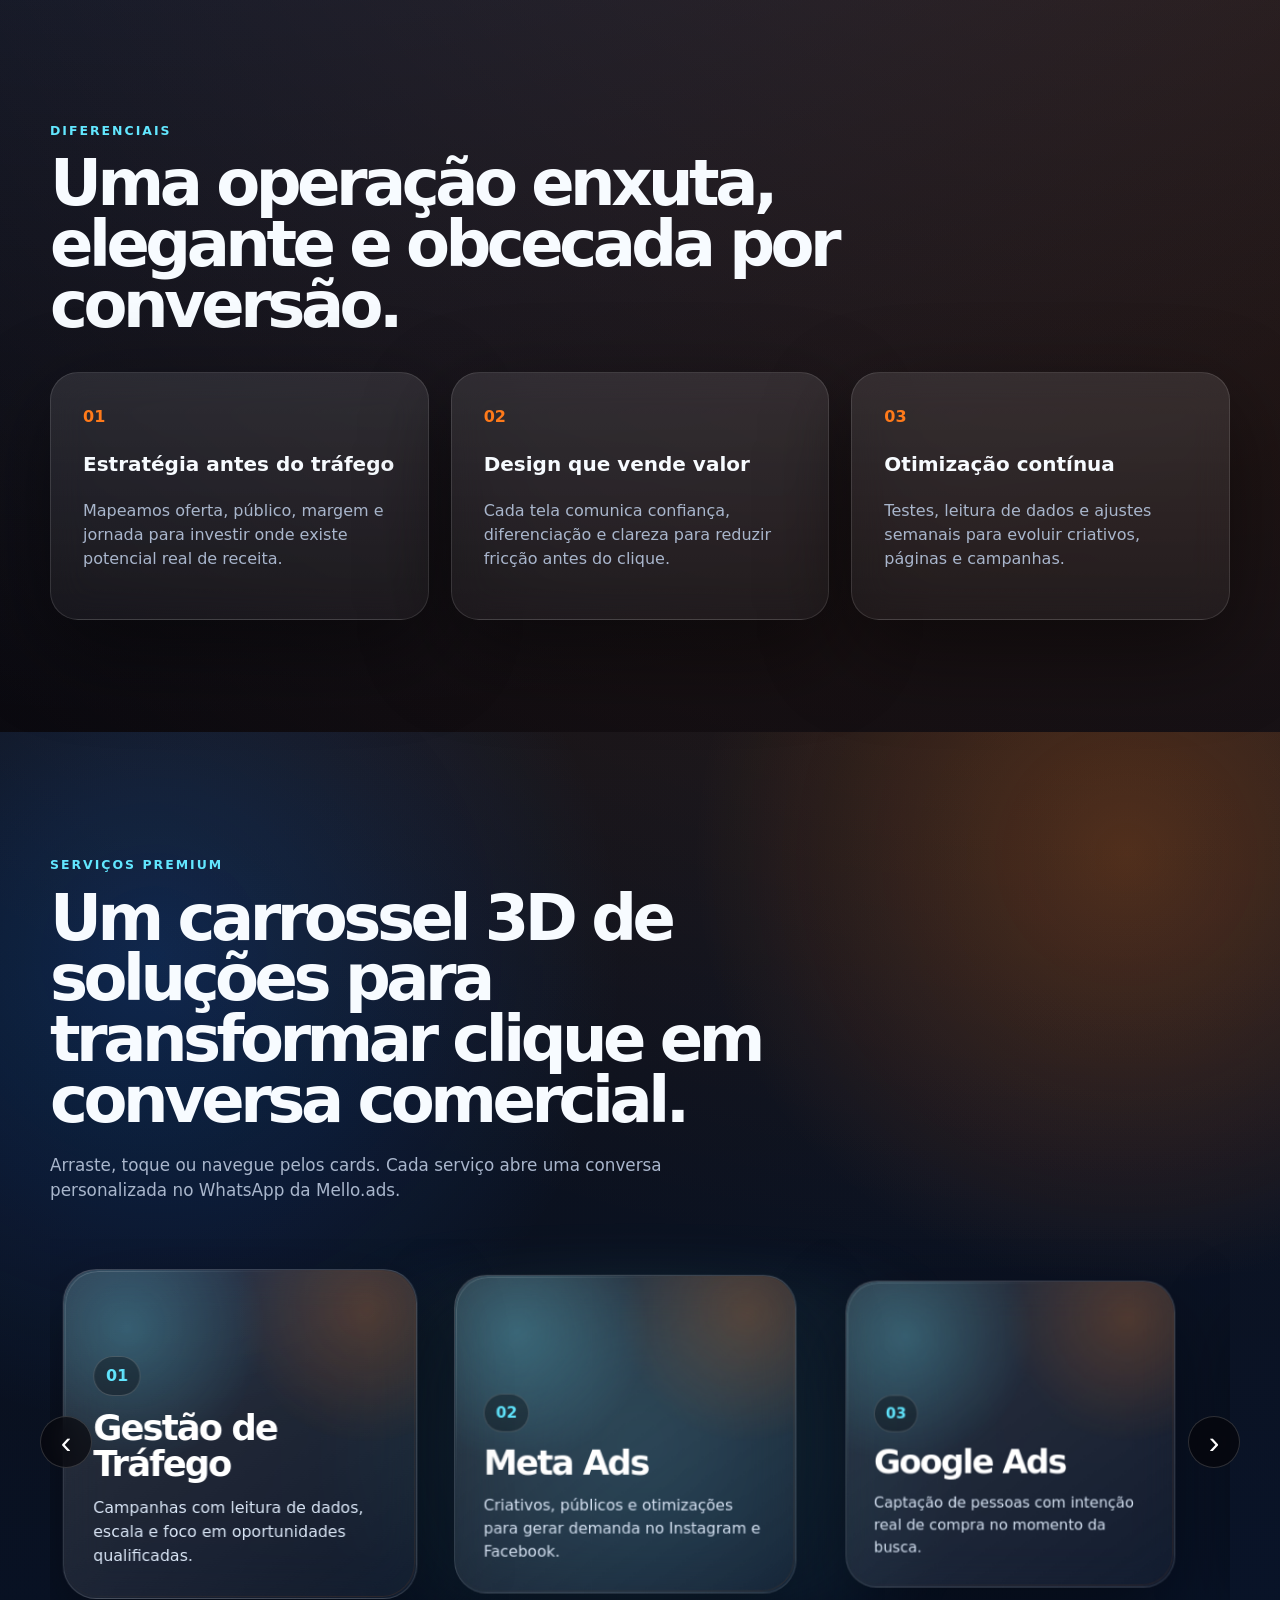
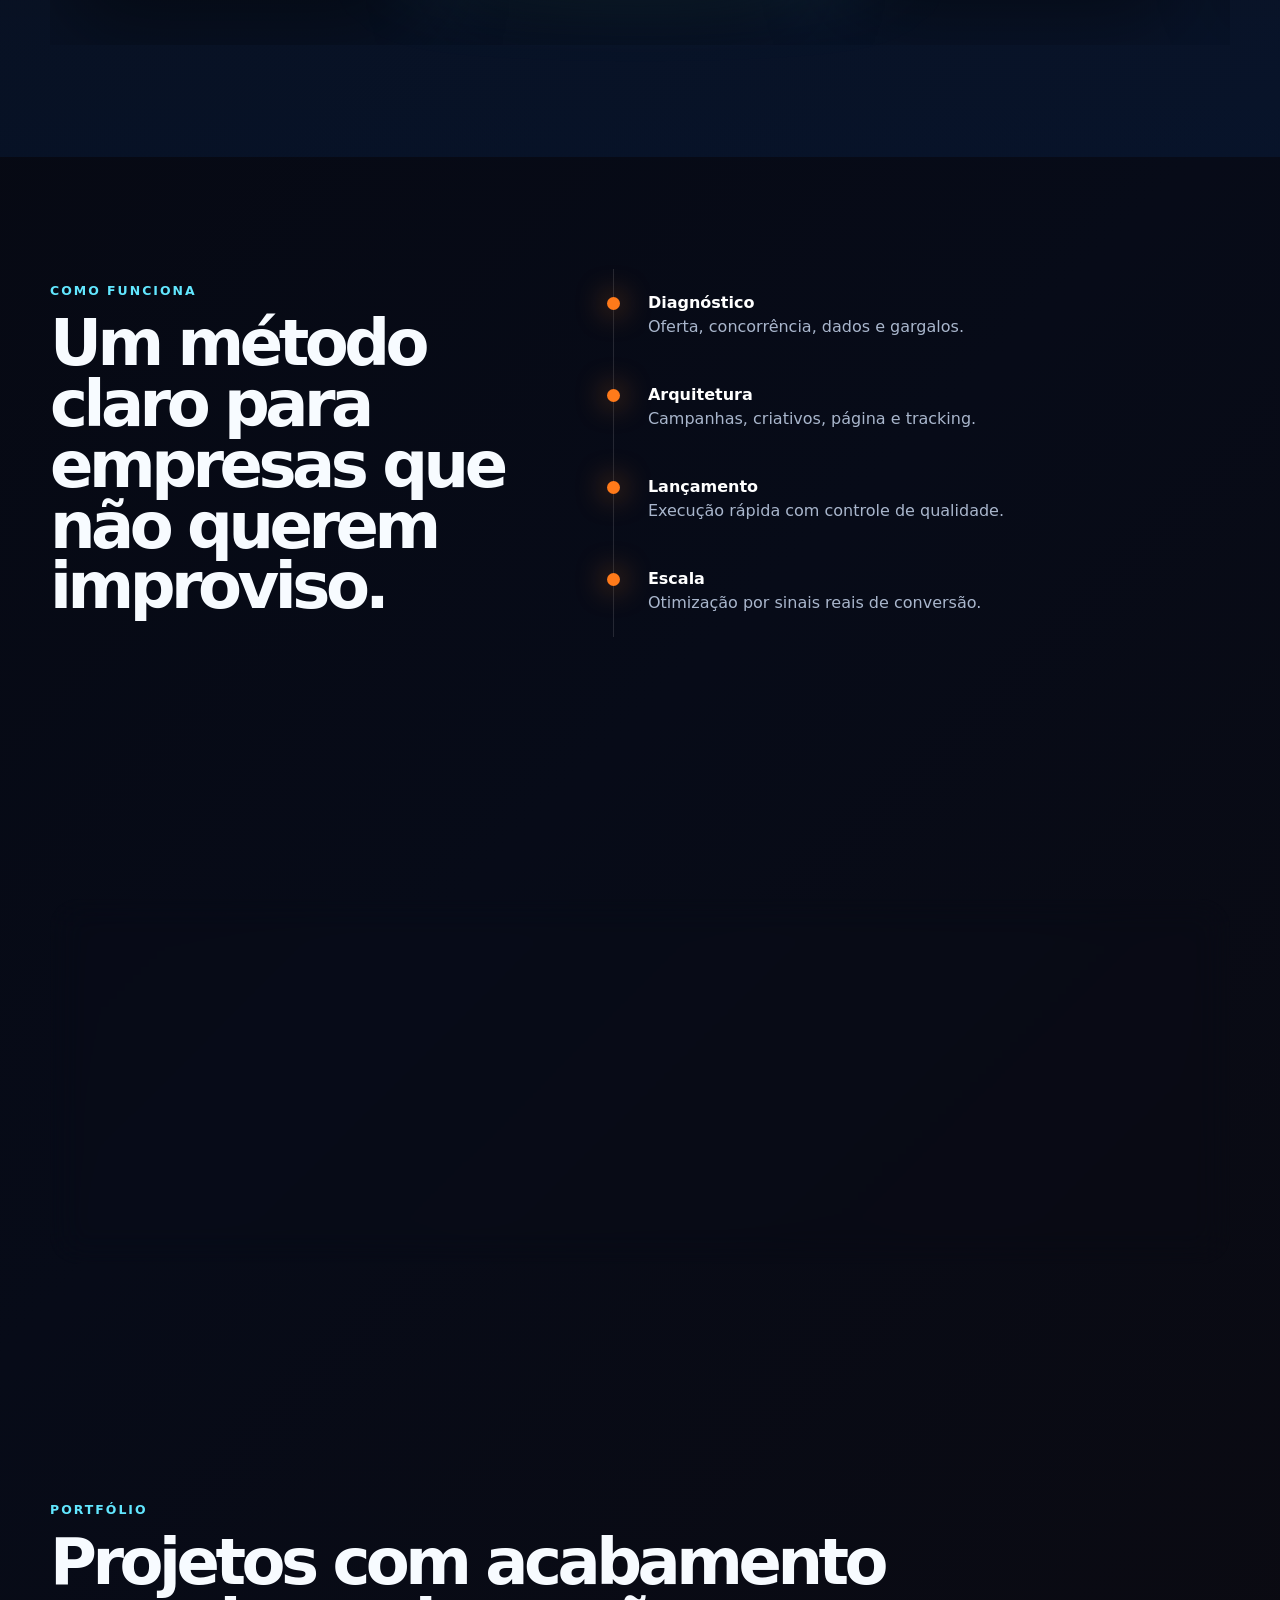
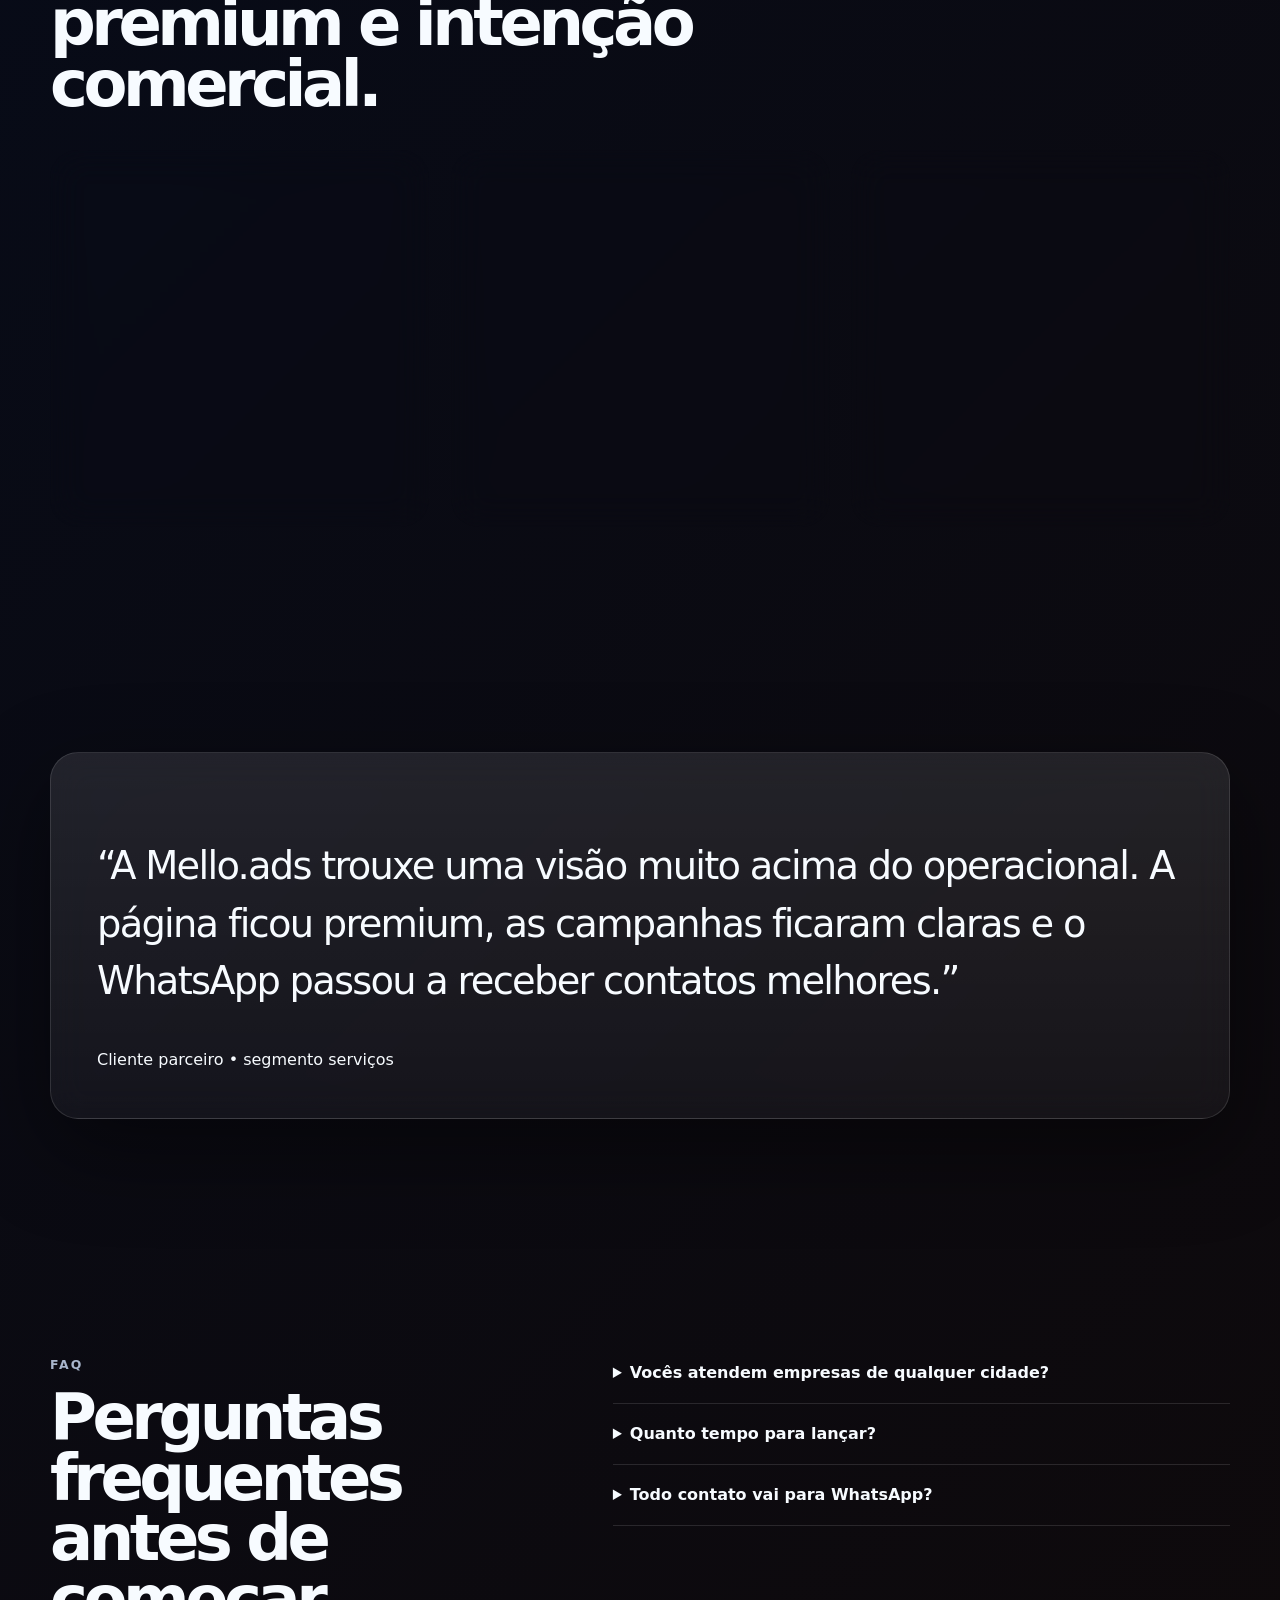
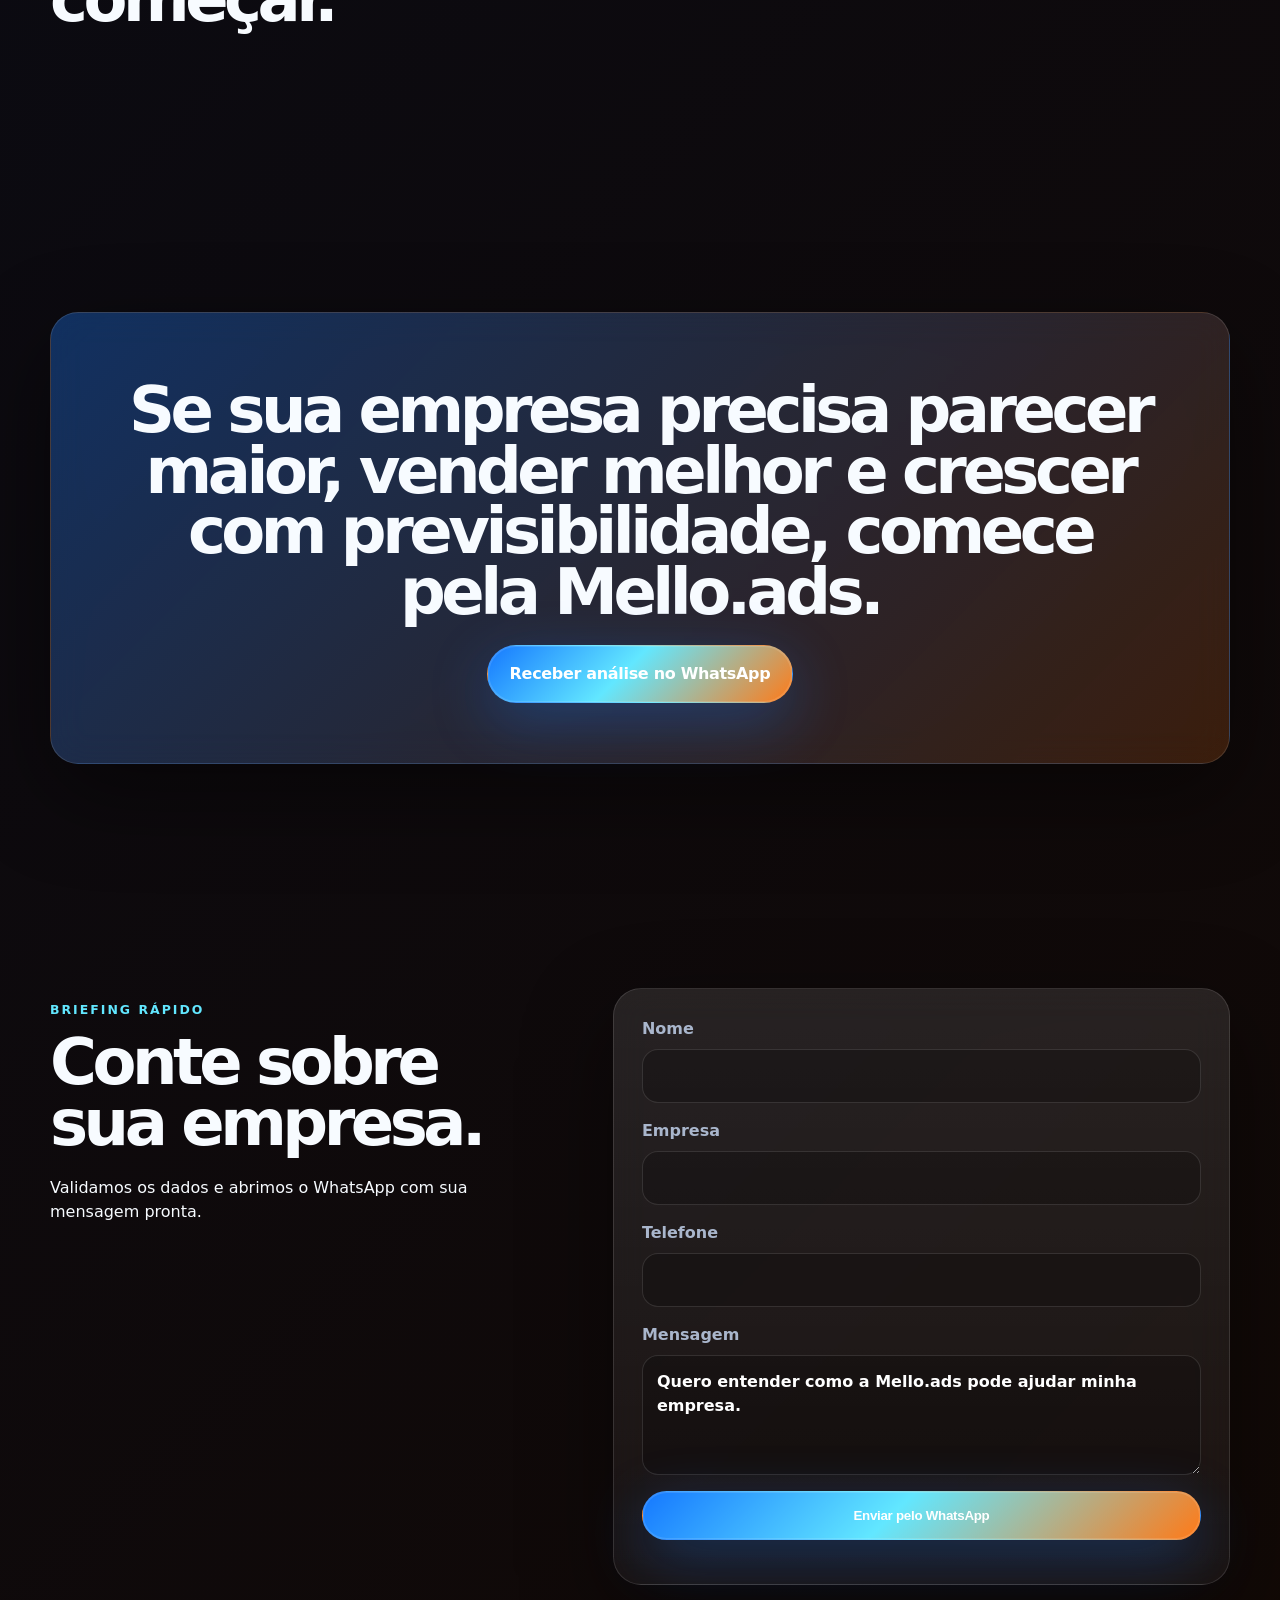
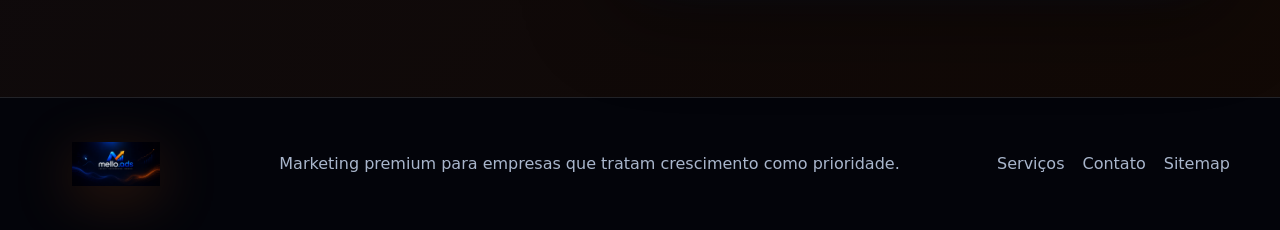
==== commit 5ef226ad: "Revert "Enhance services carousel: logos, extra services, new WhatsApp intents and UI polish"" ====
--- a/index.html
+++ b/index.html
@@ -61,7 +61,7 @@
     </section>
     <section class="logos section compact"><div class="container"><p>Estrutura para empresas locais, infoprodutos, e-commerces, clínicas e serviços premium.</p><div class="logo-row" aria-label="Segmentos atendidos"><span>Real Estate</span><span>Health</span><span>Educação</span><span>Varejo</span><span>B2B</span></div></div></section>
     <section class="section" id="diferenciais"><div class="container"><div class="section-head reveal"><p class="eyebrow">Diferenciais</p><h2>Uma operação enxuta, elegante e obcecada por conversão.</h2></div><div class="cards three"> <article class="card reveal"><b>01</b><h3>Estratégia antes do tráfego</h3><p>Mapeamos oferta, público, margem e jornada para investir onde existe potencial real de receita.</p></article><article class="card reveal"><b>02</b><h3>Design que vende valor</h3><p>Cada tela comunica confiança, diferenciação e clareza para reduzir fricção antes do clique.</p></article><article class="card reveal"><b>03</b><h3>Otimização contínua</h3><p>Testes, leitura de dados e ajustes semanais para evoluir criativos, páginas e campanhas.</p></article></div></div></section>
-    <section class="section dark services-premium" id="servicos"><div class="container"><div class="section-head reveal"><p class="eyebrow">Serviços premium</p><h2>Um carrossel 3D de soluções para transformar clique em conversa comercial.</h2><p class="section-note">Arraste, toque ou navegue pelos cards. Cada serviço abre uma conversa personalizada no WhatsApp da Mello.ads.</p></div><div class="service-carousel reveal" data-carousel aria-label="Carrossel 3D de serviços da Mello.ads"><button class="carousel-control prev" type="button" data-carousel-prev aria-label="Serviço anterior">‹</button><div class="carousel-viewport"><div class="carousel-track" data-carousel-track><a class="service-card" data-whatsapp data-whatsapp-intent="trafego" href="https://wa.me/5571983801169" target="_blank" rel="noopener"><span>01</span><span class="service-logo-icon"><img src="/logo-mello_ads-png.jpeg" width="76" height="76" alt="" loading="lazy"></span><h3>Gestão de Tráfego</h3><p>Campanhas com leitura de dados, escala e foco em oportunidades qualificadas.</p></a><a class="service-card" data-whatsapp data-whatsapp-intent="meta_ads" href="https://wa.me/5571983801169" target="_blank" rel="noopener"><span>02</span><span class="service-logo-icon"><img src="/logo-mello_ads-png.jpeg" width="76" height="76" alt="" loading="lazy"></span><h3>Meta Ads</h3><p>Criativos, públicos e otimizações para gerar demanda no Instagram e Facebook.</p></a><a class="service-card" data-whatsapp data-whatsapp-intent="google_ads" href="https://wa.me/5571983801169" target="_blank" rel="noopener"><span>03</span><span class="service-logo-icon"><img src="/logo-mello_ads-png.jpeg" width="76" height="76" alt="" loading="lazy"></span><h3>Google Ads</h3><p>Captação de pessoas com intenção real de compra no momento da busca.</p></a><a class="service-card" data-whatsapp data-whatsapp-intent="landing_pages" href="https://wa.me/5571983801169" target="_blank" rel="noopener"><span>04</span><span class="service-logo-icon"><img src="/logo-mello_ads-png.jpeg" width="76" height="76" alt="" loading="lazy"></span><h3>Landing Pages</h3><p>Páginas premium, rápidas e persuasivas para aumentar conversões no WhatsApp.</p></a><a class="service-card" data-whatsapp data-whatsapp-intent="sites" href="https://wa.me/5571983801169" target="_blank" rel="noopener"><span>05</span><span class="service-logo-icon"><img src="/logo-mello_ads-png.jpeg" width="76" height="76" alt="" loading="lazy"></span><h3>Sites Profissionais</h3><p>Presença digital sofisticada, responsiva e preparada para posicionamento de marca.</p></a><a class="service-card" data-whatsapp data-whatsapp-intent="social_media" href="https://wa.me/5571983801169" target="_blank" rel="noopener"><span>06</span><span class="service-logo-icon"><img src="/logo-mello_ads-png.jpeg" width="76" height="76" alt="" loading="lazy"></span><h3>Social Media</h3><p>Conteúdo estratégico para elevar percepção de valor e consistência comercial.</p></a><a class="service-card" data-whatsapp data-whatsapp-intent="branding" href="https://wa.me/5571983801169" target="_blank" rel="noopener"><span>07</span><span class="service-logo-icon"><img src="/logo-mello_ads-png.jpeg" width="76" height="76" alt="" loading="lazy"></span><h3>Branding</h3><p>Identidade visual e narrativa para marcas que precisam parecer mais premium.</p></a><a class="service-card" data-whatsapp data-whatsapp-intent="automacao" href="https://wa.me/5571983801169" target="_blank" rel="noopener"><span>08</span><span class="service-logo-icon"><img src="/logo-mello_ads-png.jpeg" width="76" height="76" alt="" loading="lazy"></span><h3>Automação</h3><p>Fluxos inteligentes para atendimento, nutrição e velocidade na resposta comercial.</p></a><a class="service-card" data-whatsapp data-whatsapp-intent="performance" href="https://wa.me/5571983801169" target="_blank" rel="noopener"><span>09</span><span class="service-logo-icon"><img src="/logo-mello_ads-png.jpeg" width="76" height="76" alt="" loading="lazy"></span><h3>Performance</h3><p>Rotina de testes, cadência criativa e leitura executiva para escalar com segurança.</p></a><a class="service-card" data-whatsapp data-whatsapp-intent="analytics" href="https://wa.me/5571983801169" target="_blank" rel="noopener"><span>10</span><span class="service-logo-icon"><img src="/logo-mello_ads-png.jpeg" width="76" height="76" alt="" loading="lazy"></span><h3>Analytics</h3><p>Dashboards, eventos e indicadores para decisões orientadas por dados reais.</p></a><a class="service-card" data-whatsapp data-whatsapp-intent="conversoes" href="https://wa.me/5571983801169" target="_blank" rel="noopener"><span>11</span><span class="service-logo-icon"><img src="/logo-mello_ads-png.jpeg" width="76" height="76" alt="" loading="lazy"></span><h3>Conversões</h3><p>Funis, CTAs e fricções corrigidas para transformar atenção em conversas qualificadas.</p></a></div></div><button class="carousel-control next" type="button" data-carousel-next aria-label="Próximo serviço">›</button></div></div></section>
+    <section class="section dark services-premium" id="servicos"><div class="container"><div class="section-head reveal"><p class="eyebrow">Serviços premium</p><h2>Um carrossel 3D de soluções para transformar clique em conversa comercial.</h2><p class="section-note">Arraste, toque ou navegue pelos cards. Cada serviço abre uma conversa personalizada no WhatsApp da Mello.ads.</p></div><div class="service-carousel reveal" data-carousel aria-label="Carrossel 3D de serviços da Mello.ads"><button class="carousel-control prev" type="button" data-carousel-prev aria-label="Serviço anterior">‹</button><div class="carousel-viewport"><div class="carousel-track" data-carousel-track><a class="service-card" data-whatsapp data-whatsapp-intent="trafego" href="https://wa.me/5571983801169" target="_blank" rel="noopener"><span>01</span><h3>Gestão de Tráfego</h3><p>Campanhas com leitura de dados, escala e foco em oportunidades qualificadas.</p></a><a class="service-card" data-whatsapp data-whatsapp-intent="meta_ads" href="https://wa.me/5571983801169" target="_blank" rel="noopener"><span>02</span><h3>Meta Ads</h3><p>Criativos, públicos e otimizações para gerar demanda no Instagram e Facebook.</p></a><a class="service-card" data-whatsapp data-whatsapp-intent="google_ads" href="https://wa.me/5571983801169" target="_blank" rel="noopener"><span>03</span><h3>Google Ads</h3><p>Captação de pessoas com intenção real de compra no momento da busca.</p></a><a class="service-card" data-whatsapp data-whatsapp-intent="landing_pages" href="https://wa.me/5571983801169" target="_blank" rel="noopener"><span>04</span><h3>Landing Pages</h3><p>Páginas premium, rápidas e persuasivas para aumentar conversões no WhatsApp.</p></a><a class="service-card" data-whatsapp data-whatsapp-intent="sites" href="https://wa.me/5571983801169" target="_blank" rel="noopener"><span>05</span><h3>Sites Profissionais</h3><p>Presença digital sofisticada, responsiva e preparada para posicionamento de marca.</p></a><a class="service-card" data-whatsapp data-whatsapp-intent="social_media" href="https://wa.me/5571983801169" target="_blank" rel="noopener"><span>06</span><h3>Social Media</h3><p>Conteúdo estratégico para elevar percepção de valor e consistência comercial.</p></a><a class="service-card" data-whatsapp data-whatsapp-intent="branding" href="https://wa.me/5571983801169" target="_blank" rel="noopener"><span>07</span><h3>Branding</h3><p>Identidade visual e narrativa para marcas que precisam parecer mais premium.</p></a><a class="service-card" data-whatsapp data-whatsapp-intent="automacao" href="https://wa.me/5571983801169" target="_blank" rel="noopener"><span>08</span><h3>Automação</h3><p>Fluxos inteligentes para atendimento, nutrição e velocidade na resposta comercial.</p></a></div></div><button class="carousel-control next" type="button" data-carousel-next aria-label="Próximo serviço">›</button></div></div></section>
     <section class="section" id="metodo"><div class="container split"><div class="section-head reveal"><p class="eyebrow">Como funciona</p><h2>Um método claro para empresas que não querem improviso.</h2></div><ol class="timeline reveal"><li><span>Diagnóstico</span>Oferta, concorrência, dados e gargalos.</li><li><span>Arquitetura</span>Campanhas, criativos, página e tracking.</li><li><span>Lançamento</span>Execução rápida com controle de qualidade.</li><li><span>Escala</span>Otimização por sinais reais de conversão.</li></ol></div></section>
     <section class="section results" id="resultados"><div class="container"><div class="result-panel reveal"><p class="eyebrow">Resultados</p><h2>Performance só importa quando vira oportunidade comercial.</h2><div class="stats"><div><strong>+4.2M</strong><span>em mídia gerenciada</span></div><div><strong>18k+</strong><span>leads capturados</span></div><div><strong>-31%</strong><span>redução média de CPL após testes</span></div></div></div></div></section>
     <section class="section" id="portfolio"><div class="container"><div class="section-head reveal"><p class="eyebrow">Portfólio</p><h2>Projetos com acabamento premium e intenção comercial.</h2></div><div class="portfolio-grid"><article class="work reveal"><img loading="lazy" src="/assets/images/work-1.svg" alt="Landing page premium para clínica"><h3>Clínica premium</h3><p>Captação local com funil WhatsApp.</p></article><article class="work reveal"><img loading="lazy" src="/assets/images/work-2.svg" alt="Dashboard de campanhas para ecommerce"><h3>E-commerce</h3><p>Escala com Meta Ads e remarketing.</p></article><article class="work reveal"><img loading="lazy" src="/assets/images/work-3.svg" alt="Site institucional para empresa B2B"><h3>B2B services</h3><p>Autoridade e geração de demanda.</p></article></div></div></section>
@@ -70,7 +70,7 @@
     <section class="section final-cta"><div class="container cta-box reveal"><h2>Se sua empresa precisa parecer maior, vender melhor e crescer com previsibilidade, comece pela Mello.ads.</h2><a class="btn btn-primary" data-whatsapp data-whatsapp-intent="cta_final" href="https://wa.me/5571983801169" target="_blank" rel="noopener">Receber análise no WhatsApp</a></div></section>
     <section class="section contact" id="contato"><div class="container split"><div><p class="eyebrow">Briefing rápido</p><h2>Conte sobre sua empresa.</h2><p>Validamos os dados e abrimos o WhatsApp com sua mensagem pronta.</p></div><form class="lead-form" novalidate><label>Nome<input name="nome" autocomplete="name" required minlength="2"></label><label>Empresa<input name="empresa" autocomplete="organization" required minlength="2"></label><label>Telefone<input name="telefone" autocomplete="tel" required pattern="[0-9() +.-]{10,}"></label><label>Mensagem<textarea name="mensagem" required minlength="12">Quero entender como a Mello.ads pode ajudar minha empresa.</textarea></label><button class="btn btn-primary" type="submit">Enviar pelo WhatsApp</button><p class="form-feedback" role="status"></p></form></div></section>
   </main>
-  <a class="whatsapp-float" data-whatsapp data-whatsapp-intent="float" data-tooltip="Fale com um especialista" href="https://wa.me/5571983801169" target="_blank" rel="noopener" aria-label="Chamar Mello.ads no WhatsApp"><svg viewBox="0 0 32 32" aria-hidden="true"><path d="M9 24l1.3-4.6A9 9 0 1 1 13 22.1z"/><path d="M12.8 11.7c.2-.5.4-.6.8-.6h.6c.2 0 .5 0 .7.5l.9 2.1c.1.3.1.5-.1.8l-.5.6c-.2.2-.2.4 0 .7.6 1 1.5 1.8 2.6 2.4.3.2.5.2.7-.1l.7-.8c.2-.2.5-.3.8-.2l2.2 1c.3.1.5.4.5.7 0 .7-.2 1.4-.7 1.8-.6.5-1.5.7-2.8.3-3.2-1-5.6-3.2-6.8-6.2-.5-1.2-.2-2.3.4-3z"/></svg></a>
+  <a class="whatsapp-float" data-whatsapp data-whatsapp-intent="float" data-tooltip="Fale com um especialista" href="https://wa.me/5571983801169" target="_blank" rel="noopener" aria-label="Chamar Mello.ads no WhatsApp">✦</a>
   <footer class="footer"><div class="container footer-grid"><a class="brand brand-logo" href="#topo" aria-label="Mello.ads início"><img src="/logo-mello_ads-png.jpeg" width="132" height="44" alt="Logo oficial Mello.ads"><span>Mello</span><strong>.ads</strong></a><p>Marketing premium para empresas que tratam crescimento como prioridade.</p><nav aria-label="Links do rodapé"><a href="#servicos">Serviços</a><a href="#contato">Contato</a><a href="/sitemap.xml">Sitemap</a></nav></div></footer>
   <script src="/script.js" defer></script>
 </body>
--- a/style.css
+++ b/style.css
@@ -32,10 +32,3 @@
 .carousel-control:hover,.carousel-control:focus-visible{background:linear-gradient(135deg,rgba(21,120,255,.72),rgba(255,122,24,.72));transform:translateY(-50%) scale(1.06);outline:none}
 .carousel-control.prev{left:-10px}.carousel-control.next{right:-10px}
 @media (max-width:760px){.brand-logo img{width:112px;height:38px}.hero-brand-mark{width:146px}.carousel-control{display:none}.carousel-viewport{padding-inline:0}.service-card{flex-basis:84vw;min-height:300px;padding:24px}}
-
-/* Premium international agency upgrade */
-:root{--bg:#050505;--panel:#080b14;--text:#ffffff;--muted:#aab7c9;--blue:#087cff;--cyan:#39d7ff;--orange:#ff7a18;--line:rgba(255,255,255,.14);--glass:rgba(255,255,255,.065);--shadow:0 34px 110px rgba(0,0,0,.58)}
-html{background:#050505}body{background:radial-gradient(circle at 50% -12%,rgba(8,124,255,.42),transparent 30%),radial-gradient(circle at 8% 35%,rgba(57,215,255,.12),transparent 28%),radial-gradient(circle at 92% 22%,rgba(255,122,24,.18),transparent 26%),linear-gradient(135deg,#050505 0%,#070a12 46%,#050505 100%);font-feature-settings:"kern" 1,"liga" 1;text-rendering:geometricPrecision}body::after{content:"";position:fixed;inset:0;pointer-events:none;background:radial-gradient(circle at 50% 0,rgba(255,255,255,.08),transparent 22%),linear-gradient(115deg,transparent 0 44%,rgba(8,124,255,.08) 48%,transparent 52% 100%);mix-blend-mode:screen;opacity:.75}.site-header.scrolled{background:rgba(5,5,5,.72);box-shadow:0 18px 60px rgba(0,0,0,.28)}.brand-logo img{width:148px;height:50px;border-radius:16px;background:rgba(255,255,255,.03);image-rendering:auto;filter:drop-shadow(0 0 18px rgba(8,124,255,.28)) drop-shadow(0 14px 32px rgba(255,122,24,.16))}.nav-menu a{font-weight:750;font-size:.94rem;transition:color .25s,text-shadow .25s}.nav-menu a:hover{text-shadow:0 0 24px rgba(57,215,255,.55)}.btn{position:relative;overflow:hidden;border-color:rgba(255,255,255,.16);box-shadow:0 12px 38px rgba(0,0,0,.28),inset 0 1px 0 rgba(255,255,255,.12);transition:transform .28s cubic-bezier(.22,1,.36,1),box-shadow .28s,background .28s,border-color .28s}.btn::before{content:"";position:absolute;inset:-2px;background:linear-gradient(90deg,transparent,rgba(255,255,255,.28),transparent);transform:translateX(-120%);transition:transform .75s cubic-bezier(.22,1,.36,1)}.btn:hover::before{transform:translateX(120%)}.btn:hover{border-color:rgba(57,215,255,.42);box-shadow:0 22px 70px rgba(8,124,255,.30),0 0 0 1px rgba(57,215,255,.14) inset}.hero::before,.section::before{content:"";position:absolute;inset:0;pointer-events:none;background:linear-gradient(90deg,transparent 0 8%,rgba(57,215,255,.07) 8.1%,transparent 8.25% 91.75%,rgba(255,122,24,.06) 91.9%,transparent 92%),linear-gradient(180deg,transparent,rgba(255,255,255,.026),transparent);opacity:.7}.hero-brand-mark{width:min(220px,58vw);border-radius:22px;background:rgba(255,255,255,.04);box-shadow:0 0 0 1px rgba(255,255,255,.14),0 24px 80px rgba(8,124,255,.22),0 12px 48px rgba(255,122,24,.16)}h1,h2{font-weight:950;letter-spacing:-.082em}.eyebrow{color:#7deaff;text-shadow:0 0 28px rgba(57,215,255,.58)}.subhead,.section-note{color:#c3cfdd}.hero-metrics div,.card,.work,.lead-form,.quote,.cta-box,.result-panel,.dashboard-card{background:linear-gradient(145deg,rgba(255,255,255,.11),rgba(255,255,255,.035));border-color:rgba(255,255,255,.15);box-shadow:0 30px 90px rgba(0,0,0,.46),inset 0 1px 0 rgba(255,255,255,.12)}.card,.work,.hero-metrics div,.lead-form,.quote,.cta-box,.result-panel{transition:transform .36s cubic-bezier(.22,1,.36,1),box-shadow .36s,border-color .36s}.card:hover,.work:hover,.hero-metrics div:hover{transform:translateY(-8px);border-color:rgba(57,215,255,.34);box-shadow:0 34px 100px rgba(8,124,255,.18),0 24px 70px rgba(0,0,0,.52)}.card b{display:inline-grid;place-items:center;width:42px;height:42px;border-radius:14px;background:rgba(255,122,24,.12);border:1px solid rgba(255,122,24,.28);box-shadow:0 0 28px rgba(255,122,24,.15)}.logo-row span{border-color:rgba(255,255,255,.14);box-shadow:inset 0 1px 0 rgba(255,255,255,.1);color:#e9f3ff}.service-card{isolation:isolate;justify-content:space-between;min-height:360px}.service-card span{order:0}.service-icon{position:relative;z-index:1;width:76px;height:76px;margin:10px 0 auto;color:#fff;overflow:visible;filter:drop-shadow(0 0 16px rgba(57,215,255,.38))}.service-icon path,.service-icon circle,.service-icon rect{fill:none;stroke:currentColor;stroke-width:2.15;stroke-linecap:round;stroke-linejoin:round;vector-effect:non-scaling-stroke}.service-icon path:nth-child(even),.service-icon rect:nth-child(even),.service-icon circle:nth-child(even){stroke:#39d7ff}.service-card:hover .service-icon{animation:iconLift .9s cubic-bezier(.22,1,.36,1) both}.service-card h3{margin-top:0}.service-card::before{background:radial-gradient(circle at 24% 24%,rgba(57,215,255,.23),transparent 34%),radial-gradient(circle at 88% 8%,rgba(255,122,24,.22),transparent 30%),linear-gradient(180deg,rgba(255,255,255,.08),transparent)}.service-carousel::after{content:"";position:absolute;left:8%;right:8%;bottom:12px;height:1px;background:linear-gradient(90deg,transparent,rgba(57,215,255,.65),rgba(255,122,24,.48),transparent);box-shadow:0 0 34px rgba(57,215,255,.36)}.timeline li::before{background:#39d7ff;box-shadow:0 0 30px #39d7ff,0 0 60px rgba(8,124,255,.45)}.stats strong{background:linear-gradient(135deg,#fff,#6ee8ff 45%,#ff9a3c);-webkit-background-clip:text;background-clip:text;color:transparent}.lead-form input,.lead-form textarea{background:rgba(255,255,255,.045);transition:border-color .25s,box-shadow .25s,background .25s}.lead-form input:focus,.lead-form textarea:focus{outline:0;border-color:rgba(57,215,255,.62);box-shadow:0 0 0 4px rgba(57,215,255,.12),0 0 36px rgba(8,124,255,.16);background:rgba(255,255,255,.07)}.whatsapp-float{background:linear-gradient(135deg,#082b1b,#25d366 48%,#39d7ff);color:#fff;border:1px solid rgba(255,255,255,.18)}.whatsapp-float svg{width:31px;height:31px}.whatsapp-float path{fill:none;stroke:currentColor;stroke-width:1.9;stroke-linecap:round;stroke-linejoin:round}.footer{background:linear-gradient(180deg,#050505,#030303)}@keyframes iconLift{50%{transform:translateY(-7px) scale(1.03);filter:drop-shadow(0 0 25px rgba(57,215,255,.58))}100%{transform:none}}@media (max-width:900px){.brand-logo img{width:124px;height:42px}.service-card{min-height:320px}.service-icon{width:66px;height:66px}.hero::before,.section::before{opacity:.42}}@media (max-width:560px){.container{width:min(100% - 28px,1180px)}h1{font-size:clamp(2.65rem,14vw,4rem)}h2{font-size:clamp(2.1rem,11vw,3rem)}.hero-actions .btn{width:100%}.whatsapp-float::before{display:none}}
-
-/* Official logo applied to service icon slots */
-.service-logo-icon{position:relative;z-index:1;width:86px;height:86px;margin:10px 0 auto;display:grid;place-items:center;border:1px solid rgba(255,255,255,.16);border-radius:24px;background:linear-gradient(145deg,rgba(255,255,255,.12),rgba(255,255,255,.04));box-shadow:0 18px 54px rgba(8,124,255,.22),inset 0 1px 0 rgba(255,255,255,.16);overflow:hidden}.service-logo-icon::before{content:"";position:absolute;inset:-35%;background:radial-gradient(circle,rgba(57,215,255,.24),transparent 52%),radial-gradient(circle at 80% 20%,rgba(255,122,24,.22),transparent 45%);filter:blur(8px);opacity:.9}.service-logo-icon img{position:relative;width:74px;height:74px;object-fit:contain;border-radius:18px;filter:drop-shadow(0 0 18px rgba(57,215,255,.32)) drop-shadow(0 10px 22px rgba(255,122,24,.14))}.service-card:hover .service-logo-icon{animation:iconLift .9s cubic-bezier(.22,1,.36,1) both;border-color:rgba(57,215,255,.34);box-shadow:0 24px 70px rgba(8,124,255,.32),inset 0 1px 0 rgba(255,255,255,.18)}@media (max-width:900px){.service-logo-icon{width:76px;height:76px}.service-logo-icon img{width:66px;height:66px}}
--- a/style.css
+++ b/style.css
@@ -32,10 +32,3 @@
 .carousel-control:hover,.carousel-control:focus-visible{background:linear-gradient(135deg,rgba(21,120,255,.72),rgba(255,122,24,.72));transform:translateY(-50%) scale(1.06);outline:none}
 .carousel-control.prev{left:-10px}.carousel-control.next{right:-10px}
 @media (max-width:760px){.brand-logo img{width:112px;height:38px}.hero-brand-mark{width:146px}.carousel-control{display:none}.carousel-viewport{padding-inline:0}.service-card{flex-basis:84vw;min-height:300px;padding:24px}}
-
-/* Premium international agency upgrade */
-:root{--bg:#050505;--panel:#080b14;--text:#ffffff;--muted:#aab7c9;--blue:#087cff;--cyan:#39d7ff;--orange:#ff7a18;--line:rgba(255,255,255,.14);--glass:rgba(255,255,255,.065);--shadow:0 34px 110px rgba(0,0,0,.58)}
-html{background:#050505}body{background:radial-gradient(circle at 50% -12%,rgba(8,124,255,.42),transparent 30%),radial-gradient(circle at 8% 35%,rgba(57,215,255,.12),transparent 28%),radial-gradient(circle at 92% 22%,rgba(255,122,24,.18),transparent 26%),linear-gradient(135deg,#050505 0%,#070a12 46%,#050505 100%);font-feature-settings:"kern" 1,"liga" 1;text-rendering:geometricPrecision}body::after{content:"";position:fixed;inset:0;pointer-events:none;background:radial-gradient(circle at 50% 0,rgba(255,255,255,.08),transparent 22%),linear-gradient(115deg,transparent 0 44%,rgba(8,124,255,.08) 48%,transparent 52% 100%);mix-blend-mode:screen;opacity:.75}.site-header.scrolled{background:rgba(5,5,5,.72);box-shadow:0 18px 60px rgba(0,0,0,.28)}.brand-logo img{width:148px;height:50px;border-radius:16px;background:rgba(255,255,255,.03);image-rendering:auto;filter:drop-shadow(0 0 18px rgba(8,124,255,.28)) drop-shadow(0 14px 32px rgba(255,122,24,.16))}.nav-menu a{font-weight:750;font-size:.94rem;transition:color .25s,text-shadow .25s}.nav-menu a:hover{text-shadow:0 0 24px rgba(57,215,255,.55)}.btn{position:relative;overflow:hidden;border-color:rgba(255,255,255,.16);box-shadow:0 12px 38px rgba(0,0,0,.28),inset 0 1px 0 rgba(255,255,255,.12);transition:transform .28s cubic-bezier(.22,1,.36,1),box-shadow .28s,background .28s,border-color .28s}.btn::before{content:"";position:absolute;inset:-2px;background:linear-gradient(90deg,transparent,rgba(255,255,255,.28),transparent);transform:translateX(-120%);transition:transform .75s cubic-bezier(.22,1,.36,1)}.btn:hover::before{transform:translateX(120%)}.btn:hover{border-color:rgba(57,215,255,.42);box-shadow:0 22px 70px rgba(8,124,255,.30),0 0 0 1px rgba(57,215,255,.14) inset}.hero::before,.section::before{content:"";position:absolute;inset:0;pointer-events:none;background:linear-gradient(90deg,transparent 0 8%,rgba(57,215,255,.07) 8.1%,transparent 8.25% 91.75%,rgba(255,122,24,.06) 91.9%,transparent 92%),linear-gradient(180deg,transparent,rgba(255,255,255,.026),transparent);opacity:.7}.hero-brand-mark{width:min(220px,58vw);border-radius:22px;background:rgba(255,255,255,.04);box-shadow:0 0 0 1px rgba(255,255,255,.14),0 24px 80px rgba(8,124,255,.22),0 12px 48px rgba(255,122,24,.16)}h1,h2{font-weight:950;letter-spacing:-.082em}.eyebrow{color:#7deaff;text-shadow:0 0 28px rgba(57,215,255,.58)}.subhead,.section-note{color:#c3cfdd}.hero-metrics div,.card,.work,.lead-form,.quote,.cta-box,.result-panel,.dashboard-card{background:linear-gradient(145deg,rgba(255,255,255,.11),rgba(255,255,255,.035));border-color:rgba(255,255,255,.15);box-shadow:0 30px 90px rgba(0,0,0,.46),inset 0 1px 0 rgba(255,255,255,.12)}.card,.work,.hero-metrics div,.lead-form,.quote,.cta-box,.result-panel{transition:transform .36s cubic-bezier(.22,1,.36,1),box-shadow .36s,border-color .36s}.card:hover,.work:hover,.hero-metrics div:hover{transform:translateY(-8px);border-color:rgba(57,215,255,.34);box-shadow:0 34px 100px rgba(8,124,255,.18),0 24px 70px rgba(0,0,0,.52)}.card b{display:inline-grid;place-items:center;width:42px;height:42px;border-radius:14px;background:rgba(255,122,24,.12);border:1px solid rgba(255,122,24,.28);box-shadow:0 0 28px rgba(255,122,24,.15)}.logo-row span{border-color:rgba(255,255,255,.14);box-shadow:inset 0 1px 0 rgba(255,255,255,.1);color:#e9f3ff}.service-card{isolation:isolate;justify-content:space-between;min-height:360px}.service-card span{order:0}.service-icon{position:relative;z-index:1;width:76px;height:76px;margin:10px 0 auto;color:#fff;overflow:visible;filter:drop-shadow(0 0 16px rgba(57,215,255,.38))}.service-icon path,.service-icon circle,.service-icon rect{fill:none;stroke:currentColor;stroke-width:2.15;stroke-linecap:round;stroke-linejoin:round;vector-effect:non-scaling-stroke}.service-icon path:nth-child(even),.service-icon rect:nth-child(even),.service-icon circle:nth-child(even){stroke:#39d7ff}.service-card:hover .service-icon{animation:iconLift .9s cubic-bezier(.22,1,.36,1) both}.service-card h3{margin-top:0}.service-card::before{background:radial-gradient(circle at 24% 24%,rgba(57,215,255,.23),transparent 34%),radial-gradient(circle at 88% 8%,rgba(255,122,24,.22),transparent 30%),linear-gradient(180deg,rgba(255,255,255,.08),transparent)}.service-carousel::after{content:"";position:absolute;left:8%;right:8%;bottom:12px;height:1px;background:linear-gradient(90deg,transparent,rgba(57,215,255,.65),rgba(255,122,24,.48),transparent);box-shadow:0 0 34px rgba(57,215,255,.36)}.timeline li::before{background:#39d7ff;box-shadow:0 0 30px #39d7ff,0 0 60px rgba(8,124,255,.45)}.stats strong{background:linear-gradient(135deg,#fff,#6ee8ff 45%,#ff9a3c);-webkit-background-clip:text;background-clip:text;color:transparent}.lead-form input,.lead-form textarea{background:rgba(255,255,255,.045);transition:border-color .25s,box-shadow .25s,background .25s}.lead-form input:focus,.lead-form textarea:focus{outline:0;border-color:rgba(57,215,255,.62);box-shadow:0 0 0 4px rgba(57,215,255,.12),0 0 36px rgba(8,124,255,.16);background:rgba(255,255,255,.07)}.whatsapp-float{background:linear-gradient(135deg,#082b1b,#25d366 48%,#39d7ff);color:#fff;border:1px solid rgba(255,255,255,.18)}.whatsapp-float svg{width:31px;height:31px}.whatsapp-float path{fill:none;stroke:currentColor;stroke-width:1.9;stroke-linecap:round;stroke-linejoin:round}.footer{background:linear-gradient(180deg,#050505,#030303)}@keyframes iconLift{50%{transform:translateY(-7px) scale(1.03);filter:drop-shadow(0 0 25px rgba(57,215,255,.58))}100%{transform:none}}@media (max-width:900px){.brand-logo img{width:124px;height:42px}.service-card{min-height:320px}.service-icon{width:66px;height:66px}.hero::before,.section::before{opacity:.42}}@media (max-width:560px){.container{width:min(100% - 28px,1180px)}h1{font-size:clamp(2.65rem,14vw,4rem)}h2{font-size:clamp(2.1rem,11vw,3rem)}.hero-actions .btn{width:100%}.whatsapp-float::before{display:none}}
-
-/* Official logo applied to service icon slots */
-.service-logo-icon{position:relative;z-index:1;width:86px;height:86px;margin:10px 0 auto;display:grid;place-items:center;border:1px solid rgba(255,255,255,.16);border-radius:24px;background:linear-gradient(145deg,rgba(255,255,255,.12),rgba(255,255,255,.04));box-shadow:0 18px 54px rgba(8,124,255,.22),inset 0 1px 0 rgba(255,255,255,.16);overflow:hidden}.service-logo-icon::before{content:"";position:absolute;inset:-35%;background:radial-gradient(circle,rgba(57,215,255,.24),transparent 52%),radial-gradient(circle at 80% 20%,rgba(255,122,24,.22),transparent 45%);filter:blur(8px);opacity:.9}.service-logo-icon img{position:relative;width:74px;height:74px;object-fit:contain;border-radius:18px;filter:drop-shadow(0 0 18px rgba(57,215,255,.32)) drop-shadow(0 10px 22px rgba(255,122,24,.14))}.service-card:hover .service-logo-icon{animation:iconLift .9s cubic-bezier(.22,1,.36,1) both;border-color:rgba(57,215,255,.34);box-shadow:0 24px 70px rgba(8,124,255,.32),inset 0 1px 0 rgba(255,255,255,.18)}@media (max-width:900px){.service-logo-icon{width:76px;height:76px}.service-logo-icon img{width:66px;height:66px}}
